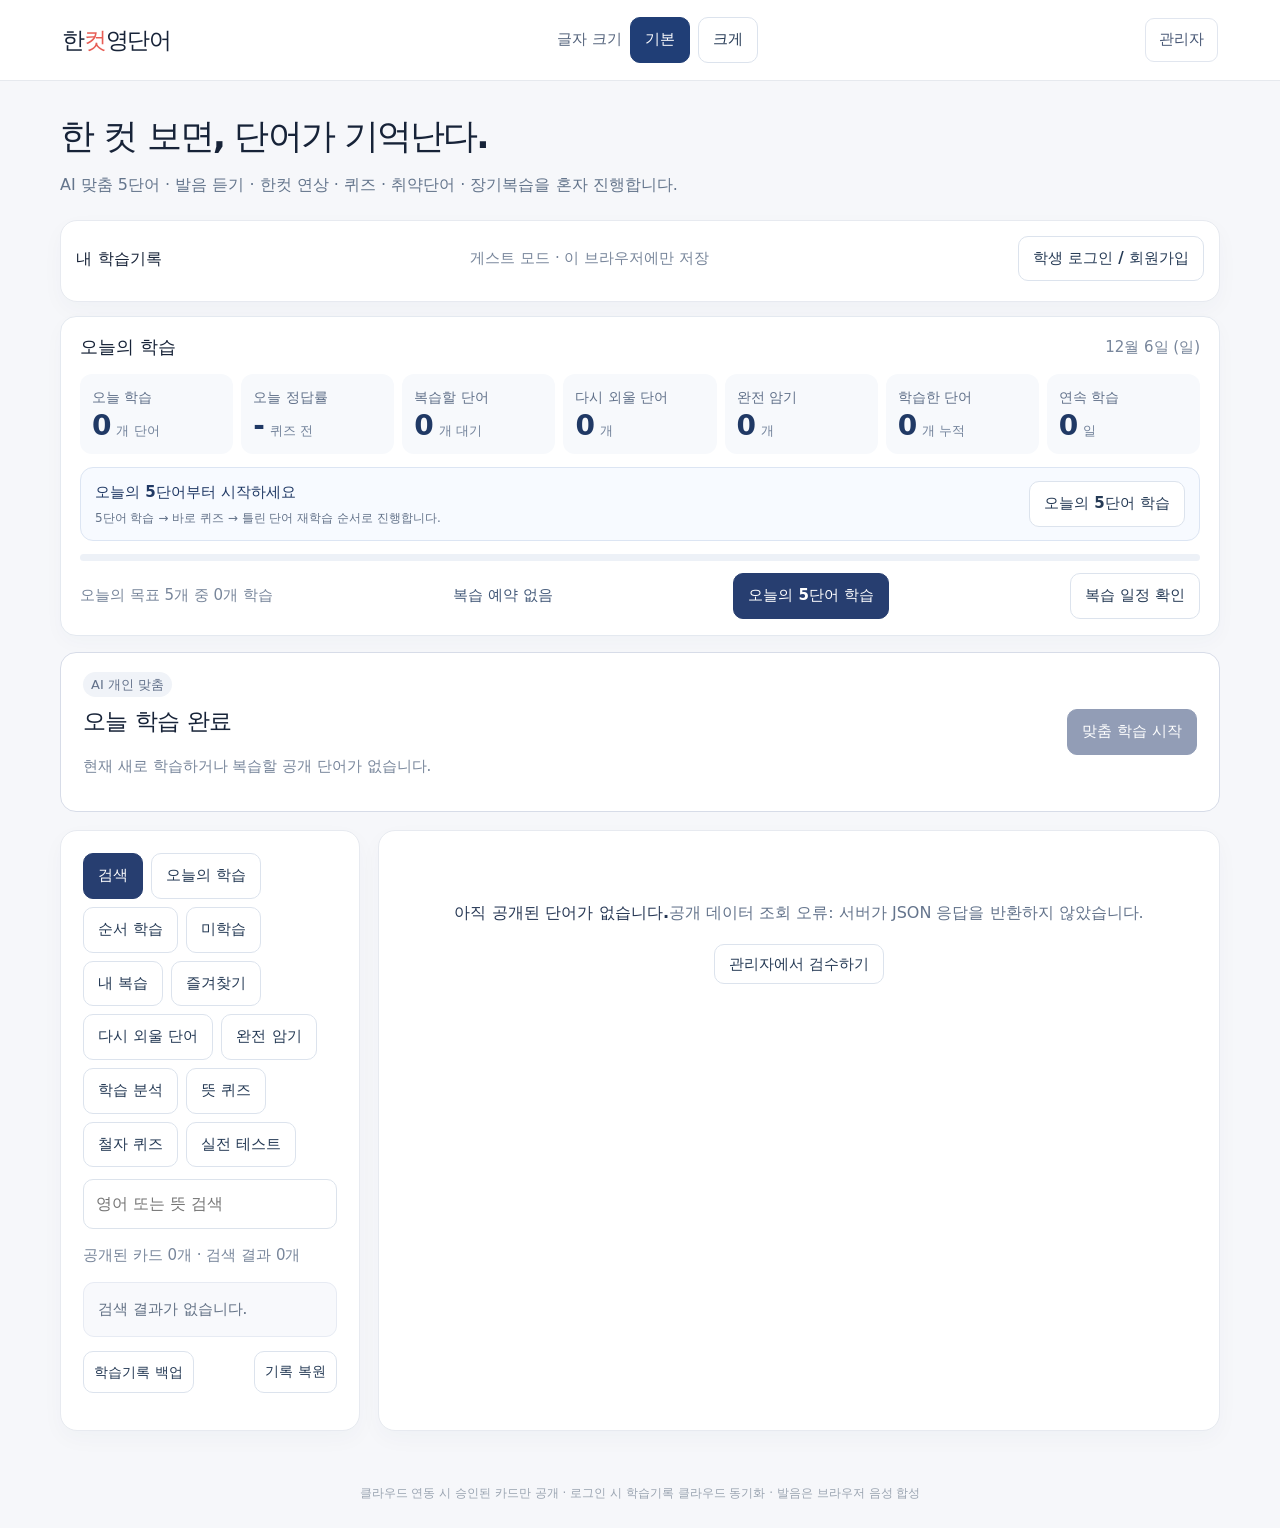
==== index.html @ b2ca22d5 "oneCut kkumiya deploy" ====
<!doctype html><html lang="ko"><head><meta charset="utf-8"><meta name="viewport" content="width=device-width,initial-scale=1"><title>한컷영단어 · 학생용 v5.1.3</title><link rel="stylesheet" href="style.css?v=5.2.0"><script>try{if(localStorage.getItem('onecut_font_size')==='large')document.documentElement.classList.add('font-large-preload')}catch(e){}</script></head><body class="student-view"><header><div class="top"><div class="logo">한<em>컷</em>영단어</div><div class="readability-controls" aria-label="글자 크기 설정"><span class="readability-label">글자 크기</span><button class="btn" data-font-size="normal" type="button" aria-pressed="true">기본</button><button class="btn" data-font-size="large" type="button" aria-pressed="false">크게</button></div><nav><a href="admin.html">관리자</a></nav></div></header><main><h1>한 컷 보면, 단어가 기억난다.</h1><p class="sub">AI 맞춤 5단어 · 발음 듣기 · 한컷 연상 · 퀴즈 · 취약단어 · 장기복습을 혼자 진행합니다.</p><section class="panel" id="studentAuthPanel" style="margin:0 0 14px;padding:15px">
 <div class="row" style="flex-wrap:wrap;gap:8px;align-items:center">
 <strong>내 학습기록</strong><span class="small" id="studentAuthState">게스트 모드 · 이 브라우저에만 저장</span>
 <button class="btn" id="studentLoginToggle" type="button">학생 로그인 / 회원가입</button>
 <button class="btn" id="studentLogout" type="button" hidden>로그아웃</button>
 </div>
 <form id="studentAuthForm" style="display:none;margin-top:12px" autocomplete="on">
 <div class="row" style="gap:8px;flex-wrap:wrap">
 <input id="studentEmail" type="email" placeholder="이메일" aria-label="학생 이메일" autocomplete="email" required style="min-width:180px;flex:1">
 <input id="studentPassword" type="password" placeholder="비밀번호" aria-label="학생 비밀번호" autocomplete="current-password" required style="min-width:180px;flex:1">
 <button class="btn primary" type="submit">로그인</button>
 <button class="btn" type="button" id="studentSignup">회원가입</button><button class="btn ghost" type="button" id="studentResetPassword">비밀번호 재설정</button>
 </div></form>
 <p class="small" id="studentAuthMessage" aria-live="polite" style="margin:5px 0 0"></p>
 <div id="passwordRecoveryPanel" class="notice" hidden style="margin-top:12px"><b>새 비밀번호 설정</b><div class="row" style="gap:8px;flex-wrap:wrap;margin-top:8px"><input id="recoveryPassword" type="password" minlength="8" placeholder="새 비밀번호 (8자 이상)" autocomplete="new-password"><input id="recoveryPassword2" type="password" minlength="8" placeholder="새 비밀번호 확인" autocomplete="new-password"><button class="btn primary" type="button" id="completePasswordReset">비밀번호 변경</button></div><p class="small" id="recoveryMessage"></p></div>
 </section><section class="daily-summary" aria-label="오늘의 학습 현황">
 <div class="daily-summary-heading"><strong>오늘의 학습</strong><span id="dailyDate" class="small"></span></div>
 <div class="daily-stats achievement-stats">
 <div class="daily-stat"><span>오늘 학습</span><b id="statToday">0</b><small>개 단어</small></div>
 <div class="daily-stat"><span>오늘 정답률</span><b id="statAccuracy">-</b><small id="statAccuracyUnit">퀴즈 전</small></div>
 <div class="daily-stat"><span>복습할 단어</span><b id="statDue">0</b><small>개 대기</small></div>
 <div class="daily-stat"><span>다시 외울 단어</span><b id="statWeak">0</b><small>개</small></div>
 <div class="daily-stat"><span>완전 암기</span><b id="statMastered">0</b><small>개</small></div>
 <div class="daily-stat"><span>학습한 단어</span><b id="statLearned">0</b><small>개 누적</small></div>
 <div class="daily-stat"><span>연속 학습</span><b id="statStreak">0</b><small>일</small></div>
 </div>
 <div class="achievement-callout" id="achievementCallout"><div><strong id="achievementTitle">오늘의 학습을 시작해 보세요</strong><p id="achievementText">5단어 학습 후 바로 퀴즈로 기억을 확인합니다.</p></div><button class="btn" type="button" id="achievementAction">추천 학습 시작</button></div>
 <div class="daily-goal-track" role="progressbar" aria-label="오늘 단어 5개 학습 목표" aria-valuemin="0" aria-valuemax="5" aria-valuenow="0" id="dailyGoalTrack"><div id="dailyGoalFill"></div></div><div class="daily-summary-actions"><span id="dailyGoalText" class="small" role="status" aria-live="polite"></span><span id="dailyNextReview" class="small" aria-live="polite"></span><button class="btn primary" type="button" id="startDailySession">오늘의 5단어 학습</button><button class="btn" type="button" id="startTodayReview">오늘 복습 시작</button></div>
 </section><section id="personalPlan" class="assigned-learning"><div><span class="tag">AI 개인 맞춤</span><h2 id="personalPlanTitle">오늘의 맞춤 5단어</h2><p id="personalPlanMeta" class="small">취약·복습·신규 단어를 현재 학습상태에 맞게 자동 조합합니다.</p></div><button class="btn primary" type="button" id="startPersonalPlan">맞춤 학습 시작</button></section><section id="assignedLearning" class="assigned-learning" hidden aria-hidden="true"><div><h2 id="assignedTitle"></h2><p id="assignedMeta"></p></div><button id="startAssigned" type="button"></button></section><div class="grid"><aside class="panel side"><div class="controls" style="margin-bottom:12px"><button class="btn primary" data-tab="search">검색</button><button class="btn" data-tab="daily">오늘의 학습</button><button class="btn" data-tab="course">순서 학습</button><button class="btn" data-tab="unlearned">미학습</button><button class="btn" data-tab="review">내 복습</button><button class="btn" data-tab="favorites">즐겨찾기</button><button class="btn" data-tab="weak">다시 외울 단어</button><button class="btn" data-tab="mastered">완전 암기</button><button class="btn" data-tab="stats">학습 분석</button><button class="btn" data-tab="meaning-quiz">뜻 퀴즈</button><button class="btn" data-tab="spelling-quiz">철자 퀴즈</button><button class="btn" data-tab="exam">실전 테스트</button></div><div id="searchArea"><input type="search" id="q" placeholder="영어 또는 뜻 검색" aria-label="영어 단어 또는 뜻 검색"><p class="small" id="count"></p><div class="list" id="list"></div><div class="row student-tools"><button class="btn" id="exportProgress">학습기록 백업</button><label class="btn" for="importProgress">기록 복원</label><input type="file" id="importProgress" accept=".json,application/json" hidden></div><p class="small" id="progressMsg" aria-live="polite"></p></div></aside><section class="panel" id="content"></section></div></main><div class="footer">클라우드 연동 시 승인된 카드만 공개 · 로그인 시 학습기록 클라우드 동기화 · 발음은 브라우저 음성 합성</div><script src="shared.js?v=5.2.0"></script><script src="cloud.js?v=5.2.0"></script><script src="student-cloud.js?v=5.2.0"></script><script>
'use strict';const api=OneCut,$=id=>document.getElementById(id),PROGRESS='onecut_integrated_v2_progress';let cards=[],idx=0,tab='search',reveal=false,progress={},reviewId=null,studyOrder=[],quiz=null,dailySession=null,examState=null;try{progress=JSON.parse(localStorage.getItem(PROGRESS))||{}}catch{}const e=api.escape;
async function sync(){stopSpeech();const prev=cards[idx]?.id;
 try{let st=await OneCutCloud.status();cards=st.configured?await OneCutCloud.published():api.published();}
 catch(err){cards=[];window.onecutSyncError=err.message;console.warn('공개 카드 조회 실패:',err.message);}
 idx=Math.max(0,cards.findIndex(c=>c.id===prev));studyOrder=cards.map((_,i)=>i);if(quiz&&!quiz.questionIds.every(id=>cards.some(c=>c.id===id)))quiz=null;if(dailySession&&!dailySession.ids.every(id=>cards.some(c=>c.id===id)))dailySession=null;render()}
let studentEmail='',studentUserId='',saving=false,pendingSave=false,assignments=[],activeAssignment=null;
// Keep guest and signed-in students' local progress completely separate.
// Never silently merge a guest's or a different student's history into the current account.
const accountProgressKey=id=>PROGRESS+'_student_'+id;
const readProgress=key=>{try{const value=JSON.parse(localStorage.getItem(key)||'{}');return value&&typeof value==='object'&&!Array.isArray(value)?value:{}}catch{return {}}};
function useStudentAccount(user){
 if(!user?.id)throw Error('계정 식별자를 확인할 수 없습니다.');
 studentUserId=user.id;studentEmail=user.email||'';
 progress=readProgress(accountProgressKey(studentUserId));
 updateStudentUI();refreshPersonalPlan();render();
}

function studentStatus(message){$('studentAuthMessage').textContent=message;}
function updateStudentUI(){
 $('studentAuthState').textContent=studentEmail?'클라우드 동기화 · '+studentEmail:'게스트 모드 · 이 브라우저에만 저장';
 $('studentLogout').hidden=!studentEmail;
 $('studentLoginToggle').hidden=!!studentEmail;
 if(studentEmail)$('studentAuthForm').style.display='none';
}
function assignmentLocalState(a){const ids=(Array.isArray(a?.card_ids)?a.card_ids:[]).filter(id=>cards.some(c=>c.id===id)),total=ids.length;let learned=0,weak=0,mastered=0;for(const id of ids){const p=progress[id];if(!p||!p.attempts)continue;learned++;if(['again','hard'].includes(p.value))weak++;if(isMasteredEntry(p))mastered++;}const completion=total?Math.round(learned/total*100):0;return {ids,total,learned,weak,mastered,completion,complete:total>0&&learned===total&&weak===0}}
function refreshAssignedLearning(){if(!activeAssignment){$('assignedLearning').hidden=true;return}const x=assignmentLocalState(activeAssignment);if(!x.total){$('assignedLearning').hidden=true;return}$('assignedLearning').hidden=false;$('assignedTitle').textContent=activeAssignment.title||'배정 학습';const status=x.complete?'완료':x.weak?'취약단어 '+x.weak+'개 재학습 필요':x.learned?'학습 중':'아직 시작 전';$('assignedMeta').textContent=`${x.learned}/${x.total}단어 · 진행률 ${x.completion}% · 완전암기 ${x.mastered}개 · ${status}${activeAssignment.due_at?' · 마감 '+new Date(activeAssignment.due_at).toLocaleDateString('ko-KR'):''}`;$('startAssigned').textContent=x.complete?'배정 학습 다시 보기':x.learned?'이어서 학습':'배정 학습 시작'}
async function loadAssignments(){assignments=[];activeAssignment=null;$('assignedLearning').hidden=true;return []}
function startAssignedSession(){if(!activeAssignment)return;const ids=activeAssignment.card_ids.filter(id=>cards.some(c=>c.id===id));if(!ids.length)return;dailySession={ids,cursor:0,results:[],revealed:false,kind:'assigned',title:activeAssignment.title||'배정 학습'};tab='daily';render()}
async function syncStudentProgress(){
 if(!studentUserId)return;
 const owner=studentUserId;
 try{
   const remote=await OneCutStudent.load();
   if(owner!==studentUserId)return;
   // Keep the more recently studied entry per word; favorites from the newest copy.
   const merged={...remote};
   for(const [key,local] of Object.entries(progress)){
     const cloud=merged[key];if(!cloud || String(local.updated||'')>String(cloud.updated||''))merged[key]=local;
   }
   progress=merged;localStorage.setItem(accountProgressKey(studentUserId),JSON.stringify(progress));render();
   await OneCutStudent.save(JSON.parse(JSON.stringify(progress)));
   if(owner===studentUserId)studentStatus('학습기록을 클라우드와 동기화했습니다.');
 }catch(err){if(owner===studentUserId)studentStatus('동기화 실패 · 브라우저 기록은 유지됩니다: '+err.message)}
}
async function flushProgress(){
 if(!studentUserId)return;
 if(saving){pendingSave=true;return;}
 const owner=studentUserId;
 saving=true;
 try{
   do{
     pendingSave=false;
     if(owner!==studentUserId)break;
     // Save an immutable snapshot, not a mutable reference that another login can replace.
     const snapshot=JSON.parse(JSON.stringify(progress));
     await OneCutStudent.save(snapshot);
   }while(pendingSave&&owner===studentUserId);
   if(owner===studentUserId)studentStatus('클라우드 저장 완료');
 }catch(err){if(owner===studentUserId)studentStatus('클라우드 저장 실패 · 이 기기의 계정별 기록은 유지됩니다: '+err.message)}
 finally{saving=false;if(pendingSave&&studentUserId&&owner!==studentUserId){pendingSave=false;void flushProgress()}}
}
function saveProgress(){
 const key=studentUserId?accountProgressKey(studentUserId):PROGRESS;
 localStorage.setItem(key,JSON.stringify(progress));
 refreshAssignedLearning();
 void flushProgress();
}
$('studentLoginToggle').onclick=()=>{$('studentAuthForm').style.display=$('studentAuthForm').style.display==='none'?'block':'none'};
$('studentLogout').onclick=()=>{OneCutStudent.logout();studentEmail='';studentUserId='';assignments=[];activeAssignment=null;$('assignedLearning').hidden=true;progress=readProgress(PROGRESS);updateStudentUI();studentStatus('로그아웃했습니다. 게스트 기록으로 전환합니다. 계정 기록은 별도 보관됩니다.');render()};
$('studentAuthForm').onsubmit=async event=>{event.preventDefault();try{
 const r=await OneCutStudent.login($('studentEmail').value.trim(),$('studentPassword').value);
 useStudentAccount(r.user);await syncStudentProgress();
 }catch(err){studentStatus('로그인 실패: '+err.message)}};
$('studentResetPassword').onclick=async()=>{const email=$('studentEmail').value.trim();if(!email)return studentStatus('비밀번호를 재설정할 이메일을 입력해 주세요.');try{await OneCutStudent.passwordReset(email);studentStatus('비밀번호 재설정 메일을 요청했습니다. 받은편지함을 확인해 주세요.')}catch(err){studentStatus('재설정 요청 실패: '+err.message)}};
let recoveryAccessToken='';
function initPasswordRecovery(){const hash=new URLSearchParams(location.hash.replace(/^#/,''));if(hash.get('type')==='recovery'&&hash.get('access_token')){recoveryAccessToken=hash.get('access_token');$('passwordRecoveryPanel').hidden=false;$('studentAuthForm').style.display='none';studentStatus('비밀번호 재설정 링크를 확인했습니다. 새 비밀번호를 입력해 주세요.')}}
$('completePasswordReset').onclick=async()=>{const p1=$('recoveryPassword').value,p2=$('recoveryPassword2').value,msg=$('recoveryMessage');if(p1.length<8)return msg.textContent='새 비밀번호는 8자 이상 입력해 주세요.';if(p1!==p2)return msg.textContent='비밀번호 확인이 일치하지 않습니다.';if(!recoveryAccessToken)return msg.textContent='재설정 링크의 인증정보가 없습니다. 재설정 메일을 다시 요청해 주세요.';try{await OneCutStudent.updatePassword(recoveryAccessToken,p1);msg.textContent='비밀번호를 변경했습니다. 새 비밀번호로 로그인하세요.';recoveryAccessToken='';history.replaceState(null,'',location.pathname+location.search);setTimeout(()=>{$('passwordRecoveryPanel').hidden=true;$('studentAuthForm').style.display='block'},800)}catch(err){msg.textContent='비밀번호 변경 실패: '+err.message}};

$('studentSignup').onclick=async()=>{try{
 const email=$('studentEmail').value.trim(),pw=$('studentPassword').value;
 const result=await OneCutStudent.signup(email,pw);
 if(result.confirmation_required){studentStatus('가입 요청이 접수됐습니다. 인증 메일을 확인한 뒤 로그인해 주세요.');return;}
 useStudentAccount(result.user);await syncStudentProgress();
 }catch(err){studentStatus('회원가입 실패: '+err.message)}};
async function resumeStudent(){try{const r=await OneCutStudent.resume();if(r?.user?.email){useStudentAccount(r.user);await syncStudentProgress()}}catch(err){studentStatus('세션 만료 · 다시 로그인해 주세요.')}}
function isReviewDue(c,now=Date.now()){
 const p=progress[c.id];if(!p||!p.attempts)return false;
 const t=Date.parse(p.nextReview||'');return !Number.isFinite(t)||t<=now;
}
function nextReviewDate(p){
 if(!p?.attempts||!p.nextReview)return null;
 const date=new Date(p.nextReview);
 return Number.isFinite(date.getTime())?date:null;
}
function formatReviewTime(p){
 const date=nextReviewDate(p);
 if(!date)return '복습 일정 미설정';
 const formatted=new Intl.DateTimeFormat('ko-KR', {month:'long',day:'numeric',weekday:'short',hour:'numeric',minute:'2-digit',hour12:true}).format(date);
 return date.getTime()<=Date.now()?'지금 복습 가능 · '+formatted:formatted;
}
function recentResults(p,limit=6){
 return (Array.isArray(p?.history)?p.history:[]).filter(h=>h&&['again','hard','good','easy'].includes(h.result)).slice(-limit).map(h=>h.result);
}
function derivedSuccessStreak(p){
 if(Number.isInteger(p?.successStreak)&&p.successStreak>=0)return p.successStreak;
 const r=recentResults(p,12);let n=0;
 for(let i=r.length-1;i>=0;i--){if(['good','easy'].includes(r[i]))n++;else break;}
 return n;
}
function derivedIntervalDays(p){
 if(Number.isFinite(Number(p?.intervalDays))&&Number(p.intervalDays)>0)return Number(p.intervalDays);
 const a=Date.parse(p?.updated||''),b=Date.parse(p?.nextReview||'');
 return Number.isFinite(a)&&Number.isFinite(b)&&b>a?Math.max(1/144,(b-a)/86400000):0;
}
function memoryState(c){
 const p=progress[c.id]||{};if(!p.attempts)return 'new';
 if(['again','hard'].includes(p.value))return 'relearn';
 const streak=derivedSuccessStreak(p),interval=derivedIntervalDays(p);
 if((p.mastered===true)||(streak>=4&&interval>=30&&['good','easy'].includes(p.value)))return 'mastered';
 return 'learning';
}
function isMastered(c){return memoryState(c)==='mastered'}
function masteryLabel(c){const state=memoryState(c);return state==='mastered'?'완전 암기':state==='relearn'?'다시 외우기':state==='learning'?'암기 진행':'미학습'}
function reviewScheduleSummary(){
 const upcoming=cards.map(c=>({c,date:nextReviewDate(progress[c.id])}))
  .filter(o=>o.date&&o.date.getTime()>Date.now())
  .sort((a,b)=>a.date-b.date).slice(0,5);
 if(!upcoming.length)return '<p class="small">예약된 복습 일정이 없습니다. 단어를 학습하면 다음 복습 시각이 표시됩니다.</p>';
 return '<div class="review-schedule-list"><h3>다가오는 복습</h3>'+upcoming.map(({c})=>
  '<div class="review-schedule-item"><strong>'+e(c.word)+'</strong><span>'+e(formatReviewTime(progress[c.id]))+'</span></div>'
 ).join('')+'</div>';
}
function learningDaySet(){
 const days=new Set();
 for(const c of cards){
  const p=progress[c.id]||{};
  if(Array.isArray(p.history))for(const h of p.history){const t=Date.parse(h?.at||'');if(Number.isFinite(t))days.add(dayKey(t));}
  else if(p.attempts&&Number.isFinite(Date.parse(p.updated||'')))days.add(dayKey(Date.parse(p.updated)));
 }
 return days;
}
function currentStreak(){
 const days=learningDaySet();if(!days.size)return 0;
 const cursor=new Date();cursor.setHours(0,0,0,0);
 if(!days.has(dayKey(cursor))){cursor.setDate(cursor.getDate()-1);if(!days.has(dayKey(cursor)))return 0;}
 let n=0;while(days.has(dayKey(cursor))){n++;cursor.setDate(cursor.getDate()-1)}return n;
}
function todayAccuracy(){
 const key=dayKey(Date.now()),events=allHistory().filter(h=>dayKey(h.when)===key);
 if(!events.length)return null;
 const good=events.filter(h=>['good','easy'].includes(h.result)).length;
 return Math.round(good/events.length*100);
}
function updateDailySummary(){
 const today=new Date().toLocaleDateString('en-CA');
 const now=Date.now();
 const todayCount=cards.filter(c=>{const p=progress[c.id];return p?.attempts&&p.updated&&new Date(p.updated).toLocaleDateString('en-CA')===today}).length;
 const due=cards.filter(c=>isReviewDue(c,now)).length;
 const learned=cards.filter(c=>progress[c.id]?.attempts).length;
 const weak=cards.filter(isWeak).length;
 const mastered=cards.filter(isMastered).length;
 const accuracy=todayAccuracy(),streak=currentStreak();
 $('dailyDate').textContent=new Date().toLocaleDateString('ko-KR',{month:'long',day:'numeric',weekday:'short'});
 $('statToday').textContent=String(todayCount);
 $('statAccuracy').textContent=accuracy===null?'-':String(accuracy);
 $('statAccuracyUnit').textContent=accuracy===null?'퀴즈 전':'%';
 $('statDue').textContent=String(due);
 $('statWeak').textContent=String(weak);
 $('statMastered').textContent=String(mastered);
 $('statLearned').textContent=String(learned);
 $('statStreak').textContent=String(streak);
 $('dailyGoalFill').style.width=(Math.min(5,todayCount)/5*100)+'%';$('dailyGoalTrack').setAttribute('aria-valuenow',String(Math.min(5,todayCount)));
 $('dailyGoalText').textContent=todayCount>=5?'오늘의 목표 5개 달성!':`오늘의 목표 5개 중 ${todayCount}개 학습`;
 $('startTodayReview').textContent=due?'오늘 복습 시작 ('+due+')':'복습 일정 확인';
 const upcoming=cards.map(c=>nextReviewDate(progress[c.id])).filter(d=>d&&d.getTime()>now).sort((a,b)=>a-b);
 $('dailyNextReview').textContent=due?'지금 복습할 단어 '+due+'개':upcoming.length?'다음 복습: '+new Intl.DateTimeFormat('ko-KR',{month:'numeric',day:'numeric',hour:'numeric',minute:'2-digit'}).format(upcoming[0]):'복습 예약 없음';
 let title='오늘의 5단어부터 시작하세요',text='5단어 학습 → 바로 퀴즈 → 틀린 단어 재학습 순서로 진행합니다.',action='daily';
 if(due){title=`복습할 단어가 ${due}개 있어요`;text='새 단어보다 예정된 복습을 먼저 처리하면 기억 유지에 유리합니다.';action='review'}
 else if(weak){title=`취약 단어 ${weak}개를 다시 잡아볼까요?`;text='모름·헷갈림으로 남은 단어를 먼저 복습하면 다음 퀴즈가 쉬워집니다.';action='weak'}
 else if(todayCount>=5){title='오늘의 5단어 목표를 달성했어요';text=accuracy===null?'뜻 퀴즈로 오늘 기억을 한 번 더 확인해 보세요.':`오늘 평가 기준 기억 성공률은 ${accuracy}%입니다.`;action='quiz'}
 $('achievementTitle').textContent=title;$('achievementText').textContent=text;$('achievementAction').dataset.action=action;
 $('achievementAction').textContent=action==='review'?'복습 시작':action==='weak'?'다시 외울 단어 학습':action==='quiz'?'뜻 퀴즈 시작':'오늘의 5단어 학습';
}
// v3.7.0: account-specific learning analytics from actual (not fabricated) review events.
function allHistory(){
 const events=[];
 for(const c of cards){
  const p=progress[c.id]||{};
  if(Array.isArray(p.history)&&p.history.length){
   for(const h of p.history){const when=Date.parse(h.at||'');if(Number.isFinite(when)&&['again','hard','good','easy'].includes(h.result))events.push({when,result:h.result,word:c.word});}
  }else if(p.attempts&&Number.isFinite(Date.parse(p.updated||''))){
   // Legacy format contains only the latest evaluation; older events cannot be reconstructed.
   events.push({when:Date.parse(p.updated),result:p.value,word:c.word,legacy:true});
  }
 }
 return events;
}
function dayKey(time){const d=new Date(time);return [d.getFullYear(),String(d.getMonth()+1).padStart(2,'0'),String(d.getDate()).padStart(2,'0')].join('-')}
function renderStats(){
 const events=allHistory(),today=new Date();today.setHours(0,0,0,0);
 const dates=Array.from({length:7},(_,i)=>{const d=new Date(today);d.setDate(d.getDate()-6+i);return {key:dayKey(d),label:(d.getMonth()+1)+'/'+d.getDate(),count:0}});
 const counts=new Map(dates.map(x=>[x.key,x]));events.forEach(h=>{const d=counts.get(dayKey(h.when));if(d)d.count++});
 const total=events.length,successful=events.filter(h=>['good','easy'].includes(h.result)).length;
 const learned=cards.filter(c=>progress[c.id]?.attempts).length,due=cards.filter(c=>isReviewDue(c)).length;
 const mastered=cards.filter(isMastered),learning=cards.filter(c=>memoryState(c)==='learning');
 const weak=cards.filter(isWeak),upcoming=cards.map(c=>({c,date:nextReviewDate(progress[c.id])})).filter(x=>x.date&&x.date>Date.now()).sort((a,b)=>a.date-b.date).slice(0,5);
 const max=Math.max(1,...dates.map(d=>d.count));
 $('content').innerHTML=`<h2>나의 학습 분석</h2><p class="sub">실제 학습 평가 기록에 기반한 통계입니다. 기존 기록은 마지막 평가만 반영될 수 있습니다.</p>
 <div class="analytics-grid"><div><small>학습한 단어</small><strong>${learned} / ${cards.length}</strong></div><div><small>완전 암기</small><strong>${mastered.length}개</strong></div><div><small>암기 진행</small><strong>${learning.length}개</strong></div><div><small>다시 외울 단어</small><strong>${weak.length}개</strong></div><div><small>복습 대기</small><strong>${due}개</strong></div><div><small>평가 기록</small><strong>${total}회</strong></div></div>
 <h3>최근 7일 평가 횟수</h3><div class="analytics-bars" role="img" aria-label="최근 7일 단어 평가 횟수 ${dates.map(d=>d.label+' '+d.count+'회').join(', ')}">${dates.map(d=>`<div class="analytics-day"><b>${d.count}</b><div class="analytics-track"><div class="analytics-bar" style="height:${Math.round(d.count/max*100)}%"></div></div><small>${d.label}</small></div>`).join('')}</div>
 <h3>다시 외울 단어 <span class="small">${weak.length}개</span></h3>${weak.length?`<div class="analytics-word-list">${weak.slice(0,20).map(c=>`<button class="btn" type="button" data-stats-word="${e(c.id)}">${e(c.word)} · ${progress[c.id]?.value==='again'?'모름':'헷갈림'}</button>`).join('')}</div><button class="btn primary" id="studyWeakNow" type="button">취약 단어 학습</button>`:'<p class="small">모름·헷갈림으로 평가된 단어가 없습니다.</p>'}
 <h3>다음 복습 일정</h3>${upcoming.length?`<div class="review-schedule-list">${upcoming.map(x=>`<div class="review-schedule-item"><strong>${e(x.c.word)}</strong><span>${e(formatReviewTime(progress[x.c.id]))}</span></div>`).join('')}</div>`:'<p class="small">예약된 복습 일정이 없습니다.</p>'}`;
 document.querySelectorAll('[data-stats-word]').forEach(b=>b.onclick=()=>{const i=cards.findIndex(c=>c.id===b.dataset.statsWord);if(i>=0){idx=i;tab='weak';render()}});
 if($('studyWeakNow'))$('studyWeakNow').onclick=()=>{tab='weak';idx=cards.findIndex(isWeak);render()};
}
$('startDailySession').onclick=()=>{stopSpeech();startDailySession()};$('startPersonalPlan').onclick=()=>{stopSpeech();startDailySession()};
$('startTodayReview').onclick=()=>{stopSpeech();tab='review';reveal=false;render();$('content').scrollIntoView({behavior:'smooth',block:'start'})};
$('achievementAction').onclick=()=>{stopSpeech();const action=$('achievementAction').dataset.action||'daily';if(action==='review'){tab='review';reveal=false;render()}else if(action==='weak'){const first=cards.findIndex(isWeak);tab='weak';if(first>=0)idx=first;render()}else if(action==='quiz'){tab='meaning-quiz';createQuiz('meaning-quiz');renderQuiz()}else startDailySession();$('content').scrollIntoView({behavior:'smooth',block:'start'})};
function stressed(c){const [s,t]=c.stress;return e(c.word.slice(0,s))+'<span class="stress">'+e(c.word.slice(s,t))+'</span>'+e(c.word.slice(t))}
function render(){updateDailySummary();refreshPersonalPlan();if((tab==='review'||tab==='exam'||tab.endsWith('-quiz')||!cards.length||(cards[idx]?.id!==speechCardId&&speechMode)))stopSpeech();document.querySelectorAll('[data-tab]').forEach(b=>b.classList.toggle('primary',b.dataset.tab===tab));$('searchArea').style.display=(tab==='review'||tab==='course'||tab==='daily'||tab==='stats'||tab==='exam'||tab.endsWith('-quiz'))?'none':'block';if(tab==='exam'){renderExam();return}if(tab==='stats'){renderStats();return}if(tab==='daily'){renderDailySession();return}if(tab.endsWith('-quiz')){renderQuiz();return}if(tab==='review'){renderReview();return}if(tab==='course'&&cards.length){idx=Math.max(0,Math.min(cards.length-1,idx));renderCourse();return}if(tab==='favorites'&&cards.length&&!progress[cards[idx]?.id]?.favorite){const first=cards.findIndex(c=>progress[c.id]?.favorite);if(first>=0)idx=first;}if(tab==='weak'&&cards.length&&!isWeak(cards[idx])){const first=cards.findIndex(isWeak);if(first>=0)idx=first;}if(tab==='mastered'&&cards.length&&!isMastered(cards[idx])){const first=cards.findIndex(isMastered);if(first>=0)idx=first;}if(tab==='unlearned'&&cards.length&&progress[cards[idx]?.id]?.attempts){const first=cards.findIndex(c=>!progress[c.id]?.attempts);if(first>=0)idx=first;}renderList();if(tab==='favorites'&&!cards.some(c=>progress[c.id]?.favorite)){$('content').innerHTML='<div class="blank">즐겨찾기한 단어가 없습니다. 학습 카드에서 ☆ 버튼을 눌러 추가하세요.</div>';return;}if(tab==='weak'&&!cards.some(isWeak)){$('content').innerHTML='<div class="blank">다시 외울 단어가 없습니다. 모름·헷갈림으로 평가하면 이곳에 자동으로 모입니다.</div>';return;}if(tab==='mastered'&&!cards.some(isMastered)){$('content').innerHTML='<div class="blank">아직 완전 암기 단계에 도달한 단어가 없습니다. 여러 번 성공적으로 복습해 30일 이상 간격에 도달하면 이곳에 표시됩니다.</div>';return;}if(tab==='unlearned'&&!cards.some(c=>!progress[c.id]?.attempts)){$('content').innerHTML='<div class="blank">공개된 모든 단어를 한 번 이상 학습했습니다. 복습 메뉴에서 다시 학습하세요.</div>';return;}renderCard()}
// v3.9: a short, guided daily learning session; progress is stored in the existing
// per-account review records, without adding database tables or separate login state.
function dailyQueue(limit=5){
 const now=Date.now(),unique=new Set(),result=[];
 const due=cards.filter(c=>isReviewDue(c,now)).sort((a,b)=>Date.parse(progress[a.id]?.nextReview||'')-Date.parse(progress[b.id]?.nextReview||''));
 const weak=cards.filter(isWeak).sort((a,b)=>(progress[b.id]?.lapses||0)-(progress[a.id]?.lapses||0));
 const fresh=cards.filter(c=>!progress[c.id]?.attempts);
 const add=(list,n)=>{for(const c of list){if(result.length>=limit||n<=0)break;if(c?.id&&!unique.has(c.id)){unique.add(c.id);result.push(c.id);n--}}};
 if(weak.length>=2){add(weak,2);add(due,1);add(fresh,2)}
 else if(due.length>=2){add(due,2);add(weak,1);add(fresh,2)}
 else {add(fresh,3);add(due,1);add(weak,1)}
 add(weak,limit-result.length);add(due,limit-result.length);add(fresh,limit-result.length);
 // Do not fill spare slots with mastered or not-yet-due words. If nothing is due, today's plan is complete.
 return result;
}
function personalPlanSummary(){const ids=dailyQueue(5),now=Date.now();let weak=0,due=0,fresh=0;for(const id of ids){const c=cards.find(x=>x.id===id);if(!c)continue;if(isWeak(c))weak++;else if(isReviewDue(c,now))due++;else if(!progress[id]?.attempts)fresh++;}return {ids,weak,due,fresh}}
function refreshPersonalPlan(){const el=$('personalPlanMeta');if(!el)return;const p=personalPlanSummary();$('personalPlanTitle').textContent=p.ids.length?'오늘의 맞춤 '+p.ids.length+'단어':'오늘 학습 완료';el.textContent=p.ids.length?`신규 ${p.fresh} · 복습 ${p.due} · 취약 ${p.weak} · 학습상태에 따라 자동 조절`:'현재 새로 학습하거나 복습할 공개 단어가 없습니다.';$('startPersonalPlan').disabled=!p.ids.length}
function startDailySession(){
 dailySession={ids:dailyQueue(),cursor:0,results:[],revealed:false,kind:'daily',title:'AI 맞춤 5단어 학습'};
 tab='daily';render();$('content').scrollIntoView({behavior:'smooth',block:'start'});
}
function startFocusedSession(ids,title='오답 집중 재학습'){
 const clean=[...new Set((ids||[]).filter(id=>cards.some(c=>c.id===id)))].slice(0,10);
 dailySession={ids:clean,cursor:0,results:[],revealed:false,kind:'focused',title};
 tab='daily';render();$('content').scrollIntoView({behavior:'smooth',block:'start'});
}
function renderDailySession(){
 if(!dailySession){$('content').innerHTML='<div class="daily-session"><h2>AI 맞춤 5단어 학습</h2><p>현재 상태에 따라 신규·복습·취약단어를 자동으로 섞어 학습합니다.</p><button class="btn primary" id="beginDaily">학습 시작</button></div>';$('beginDaily').onclick=startDailySession;return;}
 const session=dailySession,total=session.ids.length,completed=session.results.length;
 if(!total){$('content').innerHTML='<div class="daily-session"><h2>오늘 학습 완료</h2><p>현재 복습하거나 새로 학습할 공개 단어가 없습니다.</p><button class="btn" id="endDaily">단어 검색으로</button></div>';$('endDaily').onclick=()=>{dailySession=null;tab='search';render()};return;}
 if(session.cursor>=total){
  const strong=session.results.filter(x=>x==='good'||x==='easy').length;
  const weakIds=session.ids.filter((id,i)=>['again','hard'].includes(session.results[i]));
  const isFocused=session.kind==='focused';
  $('content').innerHTML=`<div class="daily-session"><h2>${e(isFocused?'집중 재학습을 마쳤어요!':'오늘의 학습을 마쳤어요!')}</h2><div class="daily-session-result">${completed}<small>개 단어 학습</small></div><p>기억함·매우 잘 기억 ${strong}개 · 다시 볼 단어 ${completed-strong}개</p><p class="small">학습 결과와 다음 복습 일정은 자동 저장됩니다.</p><div class="controls"><button class="btn primary" id="dailyCheckQuiz">${isFocused?'다시 확인 퀴즈':'방금 배운 단어 확인 퀴즈'}</button>${weakIds.length?`<button class="btn" id="dailyRetryWeak">헷갈린 ${weakIds.length}개 다시 보기</button>`:''}<button class="btn" id="dailyFinish">학습 분석 보기</button></div></div>`;
  $('dailyCheckQuiz').onclick=()=>{const ids=[...session.ids];dailySession=null;tab='meaning-quiz';createQuiz('meaning-quiz',ids,{origin:'daily'});renderQuiz()};
  if($('dailyRetryWeak'))$('dailyRetryWeak').onclick=()=>startFocusedSession(weakIds,'헷갈린 단어 집중 재학습');
  $('dailyFinish').onclick=()=>{dailySession=null;tab='stats';render()};return;
 }
 const c=cards.find(x=>x.id===session.ids[session.cursor]);if(!c){session.cursor++;renderDailySession();return;}
 const done=session.cursor;
 const answer=session.revealed?`<div class="daily-answer"><div class="daily-answer-meaning">${e(c.meaning)}</div>${api.cardMarkup(c)}${c.example?`<div class="daily-example"><b>예문</b><p>${e(c.example)}</p><p class="muted">${e(c.translation||'')}</p></div>`:''}</div><p class="small">얼마나 기억났나요? 선택하면 다음 단어로 이동합니다. (키보드 1~4)</p><div class="controls daily-grades">${[['again','모름'],['hard','헷갈림'],['good','기억함'],['easy','매우 잘 기억']].map(([v,label])=>`<button class="btn ${v==='easy'?'primary':''}" type="button" data-daily-grade="${v}">${label}</button>`).join('')}</div>`:`<div class="daily-question"><span>이 단어의 뜻을 떠올려 보세요</span><strong>${e(c.word)}</strong><small>${e(c.pos||'')}</small></div><button class="btn primary daily-reveal" id="dailyReveal">정답과 그림 확인</button>`;
 $('content').innerHTML=`<div class="daily-session"><div class="daily-session-top"><h2>${e(session.title||'오늘의 5단어 학습')}</h2><span>${done+1} / ${total}</span></div><div class="daily-meter" role="progressbar" aria-label="오늘의 학습 진행률" aria-valuemin="0" aria-valuemax="${total}" aria-valuenow="${done}"><div style="width:${done/total*100}%"></div></div>${answer}<div class="daily-session-footer"><button class="btn" id="leaveDaily">학습 나가기</button><span class="small">학습 결과는 선택할 때마다 저장됩니다.</span></div></div>`;
 if($('dailyReveal'))$('dailyReveal').onclick=()=>{session.revealed=true;renderDailySession()};
 document.querySelectorAll('[data-daily-grade]').forEach(btn=>btn.onclick=()=>{
   if(!session.revealed)return;
   const grade=btn.dataset.dailyGrade;
   // Advance before rendering; keep the scheduled review interval from record().
   record(c.id,grade,false);session.results.push(grade);session.cursor++;session.revealed=false;stopSpeech();renderDailySession();
 });
 $('leaveDaily').onclick=()=>{dailySession=null;stopSpeech();tab='search';render()};
}
// v3.7: Recall checks share the existing spaced-repetition history and cloud sync.
function quizShuffle(items){
 const a=[...items];for(let i=a.length-1;i>0;i--){const j=Math.floor(Math.random()*(i+1));[a[i],a[j]]=[a[j],a[i]]}return a;
}
function createQuiz(mode,questionIds=null,options={}){
 const unique=cards.filter(c=>c?.id&&String(c.word||'').trim()&&String(c.meaning||'').trim());
 const pool=questionIds?questionIds.map(id=>unique.find(c=>c.id===id)).filter(Boolean):quizShuffle(unique).slice(0,Math.min(10,unique.length));
 quiz={mode,questionIds:pool.map(c=>c.id),cursor:0,correct:0,answered:false,lastCorrect:false,selected:'',missed:[],origin:options.origin||'',startedAt:new Date().toISOString()};
}
function quizCurrent(){return quiz&&cards.find(c=>c.id===quiz.questionIds[quiz.cursor]);}
function quizAnswer(answer){
 if(!quiz||quiz.answered||quiz.cursor>=quiz.questionIds.length)return;
 const c=quizCurrent();if(!c)return;
 const correct=quiz.mode==='meaning-quiz'?answer===c.id:String(answer||'').trim().toLocaleLowerCase('en-US')===String(c.word).trim().toLocaleLowerCase('en-US');
 quiz.answered=true;quiz.selected=String(answer||'');quiz.lastCorrect=correct;
 if(correct)quiz.correct++;else quiz.missed.push(c.id);
 // Correct => remembered, missed => retry in 10 minutes. Keep original card schema.
 record(c.id,correct?'good':'again',false);
 renderQuiz();
}
function quizNext(){if(!quiz||!quiz.answered)return;quiz.cursor++;quiz.answered=false;quiz.selected='';renderQuiz();}
function renderQuiz(){
 const mode=tab,title=mode==='meaning-quiz'?'뜻 맞히기 퀴즈':'영어 철자 퀴즈';
 if(!quiz||quiz.mode!==mode)createQuiz(mode);
 const q=quiz,el=$('content');
 if(!q.questionIds.length){el.innerHTML='<div class="blank">공개된 학습 단어가 없습니다. 관리자가 공개한 카드가 생기면 퀴즈가 시작됩니다.</div>';return;}
 if(q.cursor>=q.questionIds.length){
  const missedUnique=[...new Set(q.missed)];
  el.innerHTML=`<div class="quiz-shell"><h2>${title} · 완료</h2><div class="quiz-score">${q.correct} / ${q.questionIds.length}</div><p>정답률 ${Math.round(q.correct/q.questionIds.length*100)}% · 틀린 단어 ${missedUnique.length}개</p>${missedUnique.length?`<div class="quiz-missed"><strong>다시 볼 단어</strong>${missedUnique.map(id=>{const c=cards.find(x=>x.id===id);return c?`<button class="btn" type="button" data-quiz-missed="${e(c.id)}">${e(c.word)}</button>`:''}).join('')}</div>`:''}<div class="quiz-actions">${missedUnique.length?`<button class="btn primary" id="quizStudyMissed" type="button">틀린 ${missedUnique.length}개 집중 재학습</button><button class="btn" id="quizRetryMissed" type="button">바로 다시 풀기</button>`:`${q.origin==='daily'?'<button class="btn primary" id="quizNextDaily" type="button">다음 5단어 학습</button>':''}`}<button class="btn" id="quizRestart" type="button">새 퀴즈 시작</button><button class="btn" id="quizGoReview" type="button">내 복습으로</button></div></div>`;
  if($('quizStudyMissed'))$('quizStudyMissed').onclick=()=>{quiz=null;startFocusedSession(missedUnique,'퀴즈 오답 집중 재학습')};
  if($('quizRetryMissed'))$('quizRetryMissed').onclick=()=>{createQuiz(mode,missedUnique,{origin:q.origin});renderQuiz()};
  if($('quizNextDaily'))$('quizNextDaily').onclick=()=>{quiz=null;startDailySession()};
  $('quizRestart').onclick=()=>{quiz=null;renderQuiz()};$('quizGoReview').onclick=()=>{quiz=null;tab='review';reveal=false;render()};
  document.querySelectorAll('[data-quiz-missed]').forEach(b=>b.onclick=()=>{const i=cards.findIndex(c=>c.id===b.dataset.quizMissed);if(i>=0){quiz=null;idx=i;tab='search';render()}});return;
 }
 const c=quizCurrent();if(!c){quiz=null;renderQuiz();return;}
 const isMeaning=mode==='meaning-quiz';
 const opts=isMeaning?quizShuffle([c,...quizShuffle(cards.filter(x=>x.id!==c.id&&String(x.meaning||'').trim()!==String(c.meaning||'').trim())).slice(0,3)]):[];
 // Lock options after first render, including wrong-answer feedback, to prevent reshuffling.
 if(isMeaning&&(!q.optionIds||q.optionCardId!==c.id)) {q.optionIds=opts.map(x=>x.id);q.optionCardId=c.id;}
 const choices=(q.optionIds||[]).map(id=>cards.find(x=>x.id===id)).filter(Boolean);
 el.innerHTML=`<div class="quiz-shell"><div class="quiz-meta"><span>${title}</span><span>${q.cursor+1} / ${q.questionIds.length}</span></div><div class="quiz-meter"><div style="width:${q.cursor/q.questionIds.length*100}%"></div></div><div class="quiz-prompt"><p>${isMeaning?'다음 영어 단어의 뜻은?':'다음 뜻에 맞는 영어 단어를 입력하세요.'}</p><strong>${e(isMeaning?c.word:c.meaning)}</strong></div>${isMeaning?`<div class="quiz-choices">${choices.map((x,i)=>`<button class="btn quiz-choice ${q.answered&&x.id===c.id?'quiz-correct':q.answered&&x.id===q.selected&&!q.lastCorrect?'quiz-wrong':''}" type="button" data-quiz-answer="${e(x.id)}" ${q.answered?'disabled':''}><span class="quiz-choice-index">${i+1}</span><span>${e(x.meaning)}</span></button>`).join('')}</div>`:`<form id="quizSpellingForm" class="quiz-spelling"><label for="quizSpellingInput">영어 철자</label><input id="quizSpellingInput" type="text" inputmode="text" autocapitalize="off" autocomplete="off" spellcheck="false" ${q.answered?'disabled':''} placeholder="영어 단어 입력" aria-label="영어 철자 입력"><button class="btn primary" type="submit" ${q.answered?'disabled':''}>정답 확인</button></form>`}${q.answered?`<div class="quiz-feedback ${q.lastCorrect?'quiz-feedback-good':'quiz-feedback-bad'}" role="status"><strong>${q.lastCorrect?'정답입니다!':'다시 기억해 보세요.'}</strong><p>${e(c.word)} — ${e(c.meaning)}</p>${c.mnemonic?`<p>연상: ${e(c.mnemonic)}</p>`:''}<small>${q.lastCorrect?'3일 후부터 복습 예정':'10분 후 다시 복습 예정'} · 학습기록에 반영</small></div><div class="quiz-actions"><button class="btn primary" id="quizNext" type="button">${q.cursor+1===q.questionIds.length?'결과 보기':'다음 문제'}</button></div>`:''}<p class="small quiz-note">${q.origin==='daily'?'방금 학습한 단어만 확인합니다.':'공개된 단어에서 최대 10문제를 출제합니다.'} 정답은 복습 기록에 자동 반영됩니다.</p></div>`;
 if(isMeaning)document.querySelectorAll('[data-quiz-answer]').forEach(b=>b.onclick=()=>quizAnswer(b.dataset.quizAnswer));
 else if(!q.answered){const input=$('quizSpellingInput');$('quizSpellingForm').onsubmit=ev=>{ev.preventDefault();if(!input.value.trim()){input.focus();return;}quizAnswer(input.value)};}
 if(q.answered)$('quizNext').onclick=quizNext;
}

function isWeak(c){return ['again','hard'].includes(progress[c.id]?.value)}
function renderList(){let q=$('q').value.trim().toLowerCase();let found=cards.map((c,i)=>({c,i})).filter(({c})=>(c.word.toLowerCase().includes(q)||c.meaning.includes(q))&&(tab!=='favorites'||progress[c.id]?.favorite)&&(tab!=='weak'||isWeak(c))&&(tab!=='mastered'||isMastered(c))&&(tab!=='unlearned'||!progress[c.id]?.attempts));$('count').textContent=`공개된 카드 ${cards.length}개 · 검색 결과 ${found.length}개`;$('list').innerHTML=found.map(({c,i})=>`<button class="listbutton ${idx===i?'active':''}" data-open="${i}"><span><b>${e(c.word)}</b><small>${e(c.pos)} · ${e(c.meaning)}</small></span><span class="tag">학습</span></button>`).join('')||'<div class="notice">검색 결과가 없습니다.</div>'}
function renderCourse(){renderCard();if(!cards.length)return;
 const p=progress[cards[idx].id]||{};
 const summary=document.createElement('div');summary.className='course-toolbar';summary.innerHTML=`<strong>순서 학습 · ${idx+1}/${cards.length}</strong><span>학습한 카드 ${cards.filter(c=>progress[c.id]?.attempts).length}개</span><button class="btn" id="nextUnstudied">다음 미학습</button>`;
 const content=$('content');content.prepend(summary);
 $('nextUnstudied').onclick=()=>{const next=cards.findIndex((c,i)=>i>idx&&!progress[c.id]?.attempts);const fallback=cards.findIndex(c=>!progress[c.id]?.attempts);stopSpeech();idx=next>=0?next:fallback>=0?fallback:Math.min(idx+1,cards.length-1);renderCourse()};
}
function renderCard(){if(!cards.length){$('content').innerHTML=`<div class="blank"><strong>아직 공개된 단어가 없습니다.</strong>${e(window.onecutSyncError?'공개 데이터 조회 오류: '+window.onecutSyncError:'관리자가 승인 및 공개한 단어가 나타납니다.')}<div style="margin-top:20px"><a class="btn" href="admin.html" style="text-decoration:none">관리자에서 검수하기</a></div></div>`;return}const c=cards[idx],p=progress[c.id]||{},mState=memoryState(c);$('content').innerHTML=`<div class="row"><span class="tag published">검수 승인 · 공개 카드</span><span class="tag memory-${mState}">${e(masteryLabel(c))}</span><span class="small">${idx+1} / ${cards.length}</span></div><div class="row" style="justify-content:flex-end;margin-top:13px"><span class="small">${e(c.pos)} · 카드 글자는 별도 데이터로 자동 표시</span><button class="btn" id="speakWord" type="button">발음 듣기</button><button class="btn audio-icon-btn" id="repeatWord" type="button" title="단어 발음을 계속 반복" aria-label="단어 발음 무한 반복" aria-pressed="false">∞</button><button class="btn audio-icon-btn" id="stopWord" type="button" title="단어 발음 정지" aria-label="단어 발음 정지">■</button><button class="btn bookmark ${p.favorite?'active':''}" id="favoriteBtn" aria-pressed="${!!p.favorite}">${p.favorite?'★ 즐겨찾기 해제':'☆ 즐겨찾기'}</button></div>${api.cardMarkup(c)}<div class="divider"></div><h3>예문 <button class="btn" id="speakExample" type="button" style="margin-left:8px">예문 듣기</button><button class="btn audio-icon-btn" id="repeatExample" type="button" title="예문을 계속 반복" aria-label="예문 무한 반복" aria-pressed="false">∞</button><button class="btn audio-icon-btn" id="stopExample" type="button" title="예문 정지" aria-label="예문 정지">■</button></h3><p>${e(c.example)}</p><p class="muted">${e(c.translation)}</p><div class="divider"></div><div class="controls"><button class="btn" data-memory="again">모름</button><button class="btn" data-memory="hard">헷갈림</button><button class="btn" data-memory="good">기억함</button><button class="btn primary" data-memory="easy">매우 잘 기억</button></div><p class="small">${p.updated?'마지막 학습: '+new Date(p.updated).toLocaleString('ko-KR')+' · '+(p.attempts||0)+'회':'아직 학습 기록 없음'}${p.attempts?'<span class="review-next-time">다음 복습: '+e(formatReviewTime(p))+'</span>':''}</p><div class="row"><button class="btn" id="prev" ${idx===0?'disabled':''}>이전</button><button class="btn" id="next" ${idx===cards.length-1?'disabled':''}>다음</button></div>`;
updateSpeechButtons();$('favoriteBtn').onclick=()=>{const p=progress[c.id]||{attempts:0};p.favorite=!p.favorite;progress[c.id]=p;saveProgress();render();};$('speakWord').onclick=()=>playSpeech(c.word,'word',false);$('repeatWord').onclick=()=>toggleRepeat(c.word,'word');$('stopWord').onclick=stopSpeech;$('speakExample').onclick=()=>playSpeech(c.example,'example',false);$('repeatExample').onclick=()=>toggleRepeat(c.example,'example');$('stopExample').onclick=stopSpeech;$('prev').onclick=()=>{stopSpeech();idx--;render()};$('next').onclick=()=>{stopSpeech();idx++;render()};document.querySelectorAll('[data-memory]').forEach(b=>b.onclick=()=>record(c.id,b.dataset.memory))}
// 한 번 듣기 / 무한 반복 / 정지: 음성은 카드 이동 시 자동 중지됩니다.
let speechSession=0, speechMode='', speechRepeat=false, speechCardId='';
function updateSpeechButtons(){
 for(const kind of ['word','example']){
   const repeatBtn=$(kind==='word'?'repeatWord':'repeatExample');
   const stopBtn=$(kind==='word'?'stopWord':'stopExample');
   if(!repeatBtn)continue;
   const active=speechRepeat&&speechMode===kind&&speechCardId===cards[idx]?.id;
   repeatBtn.classList.toggle('primary',!!active);
   repeatBtn.setAttribute('aria-pressed',String(!!active));
   repeatBtn.textContent='∞';
   if(stopBtn)stopBtn.disabled=!(speechMode===kind&&speechCardId===cards[idx]?.id);
 }
}
function stopSpeech(){
 speechSession++;speechRepeat=false;speechMode='';speechCardId='';
 if('speechSynthesis' in window)window.speechSynthesis.cancel();
 updateSpeechButtons();
}
function playSpeech(text,kind,repeat){
 if(!('speechSynthesis' in window)||!('SpeechSynthesisUtterance' in window)){
   alert('이 환경에서는 음성 합성을 지원하지 않습니다.');return;
 }
 stopSpeech();
 if(!String(text||'').trim())return;
 speechRepeat=repeat;speechMode=kind;speechCardId=cards[idx]?.id||'';
 const session=++speechSession;
 updateSpeechButtons();
 function speakOnce(){
   if(session!==speechSession)return;
   const u=new SpeechSynthesisUtterance(text);
   u.lang='en-US';u.rate=.85;
   const voices=window.speechSynthesis.getVoices();
   u.voice=voices.find(v=>v.lang.toLowerCase().startsWith('en-us'))||voices.find(v=>v.lang.toLowerCase().startsWith('en'))||null;
   u.onend=()=>{
     if(session!==speechSession)return;
     if(repeat&&speechRepeat&&speechCardId===cards[idx]?.id){speakOnce()}
     else stopSpeech();
   };
   u.onerror=()=>{if(session===speechSession)stopSpeech()};
   window.speechSynthesis.speak(u);
 }
 speakOnce();
}
function toggleRepeat(text,kind){
 if(speechRepeat&&speechMode===kind&&speechCardId===cards[idx]?.id){stopSpeech();return;}
 playSpeech(text,kind,true);
}

function record(id,value,redraw=true){
 const p=progress[id]||{attempts:0};
 const prevInterval=Math.max(0,derivedIntervalDays(p));
 const prevStreak=derivedSuccessStreak(p);
 p.attempts++;p.value=value;
 const now=Date.now();p.updated=new Date(now).toISOString();
 p.lapses=Math.max(0,Number(p.lapses)||0);
 let intervalDays=0;
 if(value==='again'){
   p.lapses++;p.successStreak=0;intervalDays=1/144; // 10분
 }else if(value==='hard'){
   p.successStreak=0;intervalDays=prevInterval>=3?Math.max(1,Math.round(prevInterval*0.45)):1;
 }else if(value==='good'){
   p.successStreak=prevStreak+1;
   intervalDays=prevInterval<1?3:Math.min(60,Math.max(3,Math.round(prevInterval*2.1)));
 }else{
   p.successStreak=prevStreak+2;
   intervalDays=prevInterval<1?7:Math.min(120,Math.max(7,Math.round(prevInterval*2.7)));
 }
 p.intervalDays=intervalDays;
 p.mastered=p.successStreak>=4&&intervalDays>=30&&['good','easy'].includes(value);
 p.nextReview=new Date(now+intervalDays*86400000).toISOString();
 p.history=[...(Array.isArray(p.history)?p.history:[]),{at:p.updated,result:value,intervalDays:Number(intervalDays.toFixed(4)),mastered:p.mastered}].slice(-120);
 progress[id]=p;saveProgress();updateDailySummary();
 if(!redraw)return;if(tab==='course')renderCourse();else if(tab==='weak'||tab==='mastered'||tab==='unlearned'){render();}else renderCard();
}
function renderReview(){const now=Date.now(),due=cards.filter(c=>isReviewDue(c,now)),all=cards.filter(c=>progress[c.id]);const c=due.find(item=>item.id===reviewId)||due[0];reviewId=c?.id||null;$('content').innerHTML=`<h2>내 복습</h2><p class="sub">공개 카드 중 학습 이력 ${all.length}개 · 현재 복습 대상 ${due.length}개</p>${c?`<div class="blank"><strong style="font-size:35px">${e(c.word)}</strong><p>이 단어의 뜻을 떠올려 보세요.</p><div style="margin:18px">${reveal?`<div class="bubble"><b>${e(c.meaning)}</b><p>${e(c.mnemonic)}</p></div>`:`<button class="btn primary" id="reveal">정답 확인</button>`}</div><div class="controls" style="justify-content:center">${reveal?['again','hard','good','easy'].map((v,i)=>`<button class="btn ${i===3?'primary':''}" data-answer="${v}">${['모름','헷갈림','기억함','매우 잘 기억'][i]}</button>`).join(''):''}</div></div>`:'<div class="blank"><strong>지금 복습할 단어가 없습니다.</strong>복습 예정 시간이 되면 이곳에 자동으로 표시됩니다. 모름은 10분 뒤부터 다시 보고, 기억이 안정될수록 복습 간격이 3일·7일·30일 이상으로 늘어납니다.</div>${reviewScheduleSummary()}'}`;if(c){if(!reveal)$('reveal').onclick=()=>{reveal=true;renderReview()};else document.querySelectorAll('[data-answer]').forEach(b=>b.onclick=()=>{record(c.id,b.dataset.answer);reveal=false;reviewId=null;renderReview()})}}
$('exportProgress').onclick=()=>{const payload={app:'onecut-v3.4-progress',exported_at:new Date().toISOString(),progress};const blob=new Blob([JSON.stringify(payload,null,2)],{type:'application/json'});const url=URL.createObjectURL(blob);const a=document.createElement('a');a.href=url;a.download='한컷영단어_학습기록_'+new Date().toISOString().slice(0,10)+'.json';a.click();setTimeout(()=>URL.revokeObjectURL(url),1000)};
$('importProgress').onchange=async event=>{const file=event.target.files?.[0];if(!file)return;try{if(file.size>1_000_000)throw Error('파일 용량이 너무 큽니다.');const data=JSON.parse(await file.text());if(data.app!=='onecut-v3.4-progress'||!data.progress||typeof data.progress!=='object'||Array.isArray(data.progress))throw Error('한컷영단어 v3.4 학습기록 파일이 아닙니다.');const allowed=new Set(['again','hard','good','easy']);let count=0;const merged={...progress};for(const [id,p] of Object.entries(data.progress)){if(!/^[a-zA-Z0-9_-]{1,90}$/.test(id)||!p||typeof p!=='object'||!Number.isInteger(p.attempts)||p.attempts<0||p.attempts>100000||!allowed.has(p.value||'again'))continue;merged[id]={attempts:p.attempts,value:p.value||'again',updated:String(p.updated||''),nextReview:String(p.nextReview||''),favorite:!!p.favorite,successStreak:Math.max(0,Number(p.successStreak)||0),lapses:Math.max(0,Number(p.lapses)||0),intervalDays:Math.max(0,Number(p.intervalDays)||0),mastered:p.mastered===true,history:Array.isArray(p.history)?p.history.filter(h=>h&&typeof h.at==='string'&&['again','hard','good','easy'].includes(h.result)).slice(-120):[]};count++;}if(!count)throw Error('복원할 학습기록이 없습니다.');if(!confirm(`기존 학습기록에 ${count}건을 병합할까요? 동일 단어는 가져온 기록으로 바뀝니다.`))return;progress=merged;saveProgress();$('progressMsg').textContent=`${count}건의 기록을 복원했습니다.`;render()}catch(ex){$('progressMsg').textContent='복원 실패: '+ex.message}event.target.value='';};
$('q').oninput=renderList;$('list').onclick=ev=>{let b=ev.target.closest('[data-open]');if(b){stopSpeech();idx=Number(b.dataset.open);render()}};document.querySelectorAll('[data-tab]').forEach(b=>b.onclick=()=>{stopSpeech();const next=b.dataset.tab;if(next.endsWith('-quiz')&&tab!==next)quiz=null;tab=next;reveal=false;render()});// Keep due counts current while the page remains open; do not interrupt an answer reveal.
$('startAssigned').onclick=startAssignedSession;initPasswordRecovery();refreshPersonalPlan();
setInterval(()=>{if(document.visibilityState==='hidden')return;updateDailySummary();if(tab==='review'&&!reveal)renderReview();},60_000);
// Optional keyboard controls for hands-free daily recall (never intercept typed input).
document.addEventListener('keydown',event=>{
 if(tab!=='daily'||!dailySession||event.ctrlKey||event.altKey||event.metaKey||event.repeat)return;
 const target=event.target;
 if(target?.isContentEditable||['INPUT','TEXTAREA','SELECT'].includes(target?.tagName))return;
 if(!dailySession.revealed&&event.code==='Space'&&$('dailyReveal')){event.preventDefault();$('dailyReveal').click();return;}
 if(dailySession.revealed&&['Digit1','Digit2','Digit3','Digit4'].includes(event.code)){
   const values=['again','hard','good','easy'];const v=values[Number(event.code.slice(-1))-1];
   const b=document.querySelector('[data-daily-grade="'+v+'"]');if(b){event.preventDefault();b.click();}
 }
});
window.addEventListener('pagehide',stopSpeech);window.addEventListener('storage',event=>{if(event.key===api.key)sync()});window.addEventListener(api.EVENT,sync);sync();void resumeStudent();
</script><script>
// User-selectable, device-local text size. No effect on account data or Supabase.
(function(){
  const key='onecut_font_size';
  const saved=(()=>{try{return localStorage.getItem(key)==='large'?'large':'normal'}catch(e){return 'normal'}})();
  const apply=size=>{
    document.body.classList.toggle('readable-large',size==='large');
    document.querySelectorAll('[data-font-size]').forEach(b=>b.setAttribute('aria-pressed',String(b.dataset.fontSize===size)));
  };
  apply(saved);
  document.querySelectorAll('[data-font-size]').forEach(b=>b.addEventListener('click',()=>{
    const size=b.dataset.fontSize;apply(size);try{localStorage.setItem(key,size)}catch(e){}
  }));
  document.documentElement.classList.remove('font-large-preload');
})();


// v5.0 실전 테스트: 뜻/철자/듣기/혼합 10·20문항
function examPool(){const learned=cards.filter(c=>progress[c.id]?.attempts);return learned.length>=10?learned:cards.slice()}
function examShuffle(a){return a.map(x=>[Math.random(),x]).sort((a,b)=>a[0]-b[0]).map(x=>x[1])}
function startExam(){const count=Number($('examCount')?.value||10),mode=$('examMode')?.value||'mixed',pool=examShuffle(examPool()).slice(0,Math.min(count,examPool().length));examState={count:pool.length,mode,ids:pool.map(c=>c.id),cursor:0,correct:0,answers:[],answered:false,selected:''};renderExam()}
function examType(){if(!examState)return 'meaning';if(examState.mode!=='mixed')return examState.mode;return ['meaning','spelling','listening'][examState.cursor%3]}
function examCard(){return examState&&cards.find(c=>c.id===examState.ids[examState.cursor])}
function examChoices(c){const others=examShuffle(cards.filter(x=>x.id!==c.id&&x.meaning).map(x=>x.meaning)).slice(0,3);return examShuffle([c.meaning,...others])}
function submitExamAnswer(value){if(!examState||examState.answered)return;const c=examCard(),type=examType();let ok=false;if(type==='spelling')ok=String(value||'').trim().toLowerCase()===String(c.word||'').trim().toLowerCase();else ok=String(value||'')===String(c.meaning||'');examState.answered=true;examState.selected=value;examState.correct+=ok?1:0;examState.answers.push({card_id:c.id,type,result:ok?'correct':'wrong'});if(!ok){const p=progress[c.id]||{attempts:0,history:[]};p.value='hard';p.attempts=Math.max(1,p.attempts||0);p.updated=new Date().toISOString();p.history=[...(p.history||[]),{at:p.updated,result:'hard'}].slice(-90);progress[c.id]=p;saveProgress()}renderExam()}
async function finishExam(){if(!examState)return;const done={...examState};examState={...done,finished:true};if(studentUserId){try{await OneCutStudent.examAttempt({mode:done.mode,total:done.count,correct:done.correct,card_ids:done.ids,answers:done.answers})}catch(err){studentStatus('실전 테스트 점수는 화면에 표시되지만 서버 기록 저장에 실패했습니다: '+err.message)}}renderExam()}
function renderExam(){
 if(!examState){$('content').innerHTML=`<div class="exam-home"><span class="eyebrow">실전 테스트</span><h2>지금 외운 단어를 실제 시험처럼 확인</h2><p class="small">로그인하면 점수가 관리자 리포트에도 누적됩니다. 틀린 단어는 자동으로 취약 복습 대상이 됩니다.</p><div class="exam-settings"><label>문항 수<select id="examCount"><option value="10">10문항</option><option value="20">20문항</option></select></label><label>유형<select id="examMode"><option value="mixed">혼합</option><option value="meaning">영어 → 뜻</option><option value="spelling">뜻 → 철자</option><option value="listening">듣기 → 뜻</option></select></label><button class="btn primary" id="examStart">테스트 시작</button></div></div>`;$('examStart').onclick=startExam;return}
 if(examState.finished){const score=examState.count?Math.round(examState.correct/examState.count*100):0,wrong=examState.answers.filter(x=>x.result==='wrong').map(x=>cards.find(c=>c.id===x.card_id)).filter(Boolean);$('content').innerHTML=`<div class="exam-result"><span class="eyebrow">테스트 완료</span><h2>${score}점</h2><p>${examState.correct}/${examState.count} 정답</p>${wrong.length?`<div class="student-word-cards">${wrong.map(c=>`<article><b>${e(c.word)}</b><span>${e(c.meaning)}</span><small>취약단어에 자동 반영</small></article>`).join('')}</div>`:'<p class="blank">전부 맞혔습니다.</p>'}<div class="controls"><button class="btn primary" id="examAgain">다시 테스트</button><button class="btn" id="examWeak">틀린 단어 복습</button></div></div>`;$('examAgain').onclick=()=>{examState=null;renderExam()};$('examWeak').onclick=()=>{examState=null;tab='weak';render()};return}
 const c=examCard();if(!c){finishExam();return}const type=examType(),n=examState.cursor+1,answered=examState.answered;let question='';if(type==='spelling')question=`<p class="exam-prompt">뜻을 보고 영어 철자를 입력하세요.</p><h2>${e(c.meaning)}</h2><input id="examSpelling" class="exam-input" autocomplete="off" ${answered?'disabled':''}><button class="btn primary" id="examSubmitSpell" ${answered?'disabled':''}>정답 확인</button>`;else{const listen=type==='listening'?`<button class="btn primary" id="examListen">발음 듣기</button><p class="exam-prompt">소리를 듣고 뜻을 고르세요.</p>`:`<p class="exam-prompt">영어 단어의 뜻을 고르세요.</p><h2>${e(c.word)}</h2>`;question=listen+`<div class="exam-options">${examChoices(c).map(x=>`<button class="btn" data-exam-choice="${e(x)}" ${answered?'disabled':''}>${e(x)}</button>`).join('')}</div>`}
 const feedback=answered?`<div class="exam-feedback ${examState.answers.at(-1)?.result==='correct'?'ok':'bad'}">${examState.answers.at(-1)?.result==='correct'?'정답입니다.':'정답: '+e(type==='spelling'?c.word:c.meaning)}</div><button class="btn primary" id="examNext">${n>=examState.count?'결과 보기':'다음 문제'}</button>`:'';$('content').innerHTML=`<div class="exam-card"><div class="daily-session-top"><b>${n} / ${examState.count}</b><span>${examState.correct} 정답</span></div>${question}${feedback}</div>`;if(type==='listening'&&$('examListen'))$('examListen').onclick=()=>playSpeech(c.word,'word',false);document.querySelectorAll('[data-exam-choice]').forEach(b=>b.onclick=()=>submitExamAnswer(b.dataset.examChoice));if($('examSubmitSpell'))$('examSubmitSpell').onclick=()=>submitExamAnswer($('examSpelling').value);if($('examNext'))$('examNext').onclick=()=>{if(n>=examState.count)finishExam();else{examState.cursor++;examState.answered=false;examState.selected='';renderExam()}}
}
</script></body></html>
---- style.css ----
:root{font-family:Pretendard,'Apple SD Gothic Neo','Malgun Gothic',system-ui,sans-serif;color:#172338;background:#f6f7fa;font-synthesis:none}*{box-sizing:border-box}body{margin:0}button,input,textarea,select{font:inherit}button{cursor:pointer}header{background:#fff;border-bottom:1px solid #e6e9ee;position:sticky;top:0;z-index:20}.top{max-width:1200px;margin:auto;padding:17px 22px;display:flex;justify-content:space-between;align-items:center;gap:14px;flex-wrap:wrap}.logo{font-size:23px;font-weight:900;letter-spacing:-.055em}.logo em{font-style:normal;color:#e75c54}nav{display:flex;gap:9px;align-items:center}nav a{font-size:13px;color:#465674;text-decoration:none;border:1px solid #e1e6ef;border-radius:9px;padding:9px 13px;background:#fff}nav a:hover{border-color:#d36b63}main{max-width:1200px;padding:28px 20px;margin:auto}h1{font-size:30px;letter-spacing:-.055em;margin:0 0 8px}h2{font-size:20px;letter-spacing:-.03em;margin:0 0 12px}h3{font-size:15px;margin:10px 0}.sub{font-size:14px;color:#64758c;line-height:1.6;margin:0 0 22px}.grid{display:grid;grid-template-columns:300px minmax(0,1fr);gap:18px}.panel{background:white;border:1px solid #e7eaf0;border-radius:17px;box-shadow:0 8px 22px #263d6a08;padding:22px}.side{align-self:start}.list{display:grid;gap:6px;max-height:67vh;overflow:auto}.listbutton{border:1px solid transparent;padding:12px;border-radius:10px;background:white;text-align:left;display:flex;justify-content:space-between;gap:8px;width:100%;color:#1c2a3f}.listbutton:hover{background:#f7f9fc}.listbutton.active{border-color:#f5c6be;background:#fff8f5}.listbutton small{display:block;font-size:12px;color:#8190a3;margin-top:3px}.muted{color:#708097;font-size:13px}.tag{background:#f0f3f8;color:#62718a;font-size:11px;padding:5px 8px;border-radius:30px;white-space:nowrap;height:max-content}.tag.published{background:#e9f7ef;color:#23815a}.tag.rejected{background:#fff0f0;color:#ba4545}.tag.approved{background:#ebf1ff;color:#3d65b5}.tag.review{background:#fff7e7;color:#966718}.row{display:flex;align-items:center;justify-content:space-between;gap:12px}.controls{display:flex;gap:8px;flex-wrap:wrap}.btn{border:1px solid #dce3ed;color:#253a55;background:white;border-radius:10px;padding:10px 13px;font-weight:650;font-size:13px}.btn.primary{background:#273e70;color:white;border-color:#273e70}.btn.warn{background:#fff5ed;color:#a24b22;border-color:#f3dccb}.btn.danger{background:#fff5f5;color:#ac3535;border-color:#f4dada}.btn:disabled{opacity:.5;cursor:not-allowed}.field{display:grid;gap:6px;margin-bottom:14px;color:#405066;font-weight:650;font-size:13px}.field input,.field textarea,.field select{width:100%;border:1px solid #dce3ec;background:#fff;border-radius:9px;padding:10px;color:#192b43;outline-color:#667ca6}.field textarea{resize:vertical;min-height:72px;line-height:1.55}.two{display:grid;grid-template-columns:1fr 1fr;gap:10px}.three{display:grid;grid-template-columns:repeat(3,1fr);gap:10px}.divider{height:1px;background:#e9edf2;margin:18px 0}.notice{background:#f8f9fc;border:1px solid #e7ebf3;border-radius:11px;padding:14px;font-size:13px;line-height:1.65;color:#617084}.warnbox{background:#fff8f1;border-color:#f1ddc6}.check{display:flex;gap:8px;align-items:flex-start;color:#40536c;font-size:13px;margin:9px 0}.check input{margin-top:3px}.art{max-width:430px;width:100%;aspect-ratio:1;object-fit:cover;border:1px solid #e9edf2;border-radius:14px;display:block;margin:14px auto}.scorebar{background:#e7ebf1;height:8px;border-radius:10px;overflow:hidden}.scorebar i{display:block;height:100%;background:#d86159}.word{font-size:clamp(38px,5vw,54px);font-weight:850;letter-spacing:-.06em;margin:7px 0}.stress{color:#e4514f}.phon{color:#61728d;font-size:15px}.meaning{font-size:19px;font-weight:750;margin:14px 0}.bubble{border-radius:13px;background:#faf7f3;padding:16px;line-height:1.75}.small{font-size:12px;color:#78869b}.blank{padding:45px 10px;text-align:center;color:#64748c;line-height:1.9}.blank strong{color:#263754}.toolbar{display:flex;justify-content:space-between;align-items:center;gap:10px;flex-wrap:wrap;margin:18px 0 12px}input[type=search]{width:100%;padding:11px 12px;border-radius:10px;border:1px solid #dce3ec}.footer{text-align:center;padding:25px;font-size:12px;color:#9aa4b1}@media(max-width:770px){main{padding:20px 12px}.top{padding:14px}.grid{grid-template-columns:1fr}.panel{padding:15px}.list{max-height:220px}.two,.three{grid-template-columns:1fr}h1{font-size:26px}.word{font-size:40px}}

/* v2.1: 강세 음절 클릭 UI */
.stress-choices{display:flex;gap:8px;flex-wrap:wrap;margin:10px 0 6px}.stress-choice{background:#fff;color:#172b4f;border:1px solid #ccd5e6;border-radius:11px;padding:12px 20px;font-size:24px;font-weight:800;cursor:pointer}.stress-choice.chosen{color:#d81828;background:#fff1f1;border:2px solid #d81828}.stress-advanced{margin:12px 0;padding:10px 14px;border:1px solid #d8e0ed;border-radius:12px}.stress-advanced summary{cursor:pointer;color:#536584;font-size:14px}.stress-advanced .two{margin-top:12px}

.rework-card{border:1px solid #e4b4b4;border-radius:18px;padding:20px;margin:20px 0;background:#fffaf9}.rework-card .field{margin-top:12px}.rework-card .controls{margin:12px 0}.rework-card button[data-usecandidate]{margin-bottom:8px}

/* v2.4: all typography is rendered from verified card data, not baked into scene images */
.onecut-card{width:min(100%,570px);margin:18px auto;padding:22px 20px;background:#fff;border:1px solid #e6e9ef;border-radius:19px;text-align:center;box-shadow:0 6px 22px #23364c09;overflow:hidden}
.onecut-word{font-size:clamp(37px,7vw,67px);font-weight:900;line-height:1.16;letter-spacing:-.06em;color:#101722;overflow-wrap:anywhere}
.onecut-phon{font-size:15px;font-weight:650;color:#293751;margin:9px 0 14px}.onecut-hangul{border-left:1px solid #bcc6d6;margin-left:12px;padding-left:12px}
.onecut-meaning{display:table;max-width:100%;margin:0 auto 15px;background:#ffe36e;border:1px solid #ebcd4c;border-radius:24px;padding:9px 18px;font-size:17px;font-weight:850;color:#172338}
.onecut-scene{border:1px solid #eef0f4;border-radius:13px;overflow:hidden;background:#fff;min-height:180px;display:grid;place-items:center}
.onecut-scene img{width:100%;aspect-ratio: 1.65;object-fit:contain;display:block}
.onecut-placeholder{padding:55px 20px;color:#78869b;font-size:14px}.onecut-placeholder small{display:block;margin-top:9px}
.onecut-mnemonic{margin:13px auto 0;border-radius:18px;background:#fff0f0;padding:13px 16px;font-size:17px;font-weight:800;line-height:1.6;color:#172338;white-space:pre-wrap}
.preview-note{font-size:12px;color:#976122;line-height:1.6;text-align:center;max-width:570px;margin:5px auto 13px}
.legacy-reference{max-width:390px;margin:16px auto;padding:12px;border:1px dashed #e8c5a3;border-radius:12px}.legacy-reference summary{cursor:pointer;color:#96572a;font-size:13px}.legacy-reference img{width:100%;display:block;margin:12px auto 0}
@media(max-width:600px){.onecut-card{padding:16px 12px}.onecut-word{font-size:clamp(36px,10vw,54px)}.onecut-meaning{font-size:15px}.onecut-mnemonic{font-size:15px}}

/* v2.5: square picture, minimal white padding, separate copy layer */
.onecut-card{width:min(100%,560px);padding:18px 16px 16px;border-radius:17px}
.onecut-word{font-size:clamp(34px,6vw,60px)}
.onecut-phon{margin:6px 0 12px;font-size:14px}
.onecut-meaning{margin-bottom:12px;padding:8px 15px}
.onecut-scene{width:100%;min-height:0;aspect-ratio:1/1;display:block;border:0;border-radius:14px;overflow:hidden;background:#fff}
.onecut-scene.clean img{width:100%;height:100%;aspect-ratio:1/1;object-fit:cover;display:block}
.onecut-scene.legacy{aspect-ratio:1.65/1;background:#fff}
.onecut-scene.legacy img{width:100%;height:100%;aspect-ratio:1.65/1;object-fit:cover;display:block}
.onecut-placeholder{height:100%;min-height:230px;display:flex;flex-direction:column;align-items:center;justify-content:center;padding:20px}
.onecut-mnemonic{margin-top:10px;padding:12px;font-size:16px;background:#fff3f1}
.image-history{margin:14px 0;padding:14px;border:1px solid #e5e9f1;border-radius:12px}
.image-history .img-version{display:flex;align-items:center;gap:10px;justify-content:space-between;margin-top:9px;border-top:1px solid #e5e9f1;padding-top:9px}
.image-history img{width:75px;height:75px;object-fit:cover;border-radius:8px}
.validation-list{color:#8b4b3b;font-size:13px;line-height:1.8;margin-top:8px}
.bookmark.active{background:#ffe5a4;border-color:#e2bf6d;color:#533b09}
@media(max-width:600px){.onecut-card{padding:12px 10px}.onecut-scene{border-radius:9px}}

/* v2.6 클라우드 관리자 로그인 */
[hidden]{display:none!important}.cloud-login{max-width:450px;margin:45px auto;padding:30px;border:1px solid #dfe5ef;border-radius:18px;background:white;box-shadow:0 8px 30px #1d36520e}.cloud-login h2{margin:0 0 10px}.cloud-login label{display:block;margin:14px 0;font-weight:650}.cloud-login input{display:block;width:100%;margin-top:7px;padding:12px;border:1px solid #cdd6e5;border-radius:10px}.cloud-login p{color:#567}.cloud-toolbar{max-width:1320px;padding:15px 20px;margin:0 auto;display:flex;gap:10px;align-items:center;flex-wrap:wrap}.cloud-toolbar b{margin-right:auto;color:#17365c;font-size:14px}

/* v2.7 비교형 장면 갤러리: 기존 포스터 크롭 / 새 AI 시안을 대조 */
.scene-compare{display:grid;grid-template-columns:repeat(auto-fit,minmax(200px,1fr));gap:14px;margin-top:12px}
.scene-option{border:1px solid #dce3ec;border-radius:13px;padding:10px;background:#fff;display:flex;flex-direction:column;gap:9px}
.scene-option img{width:100%;aspect-ratio:1/1;object-fit:contain;border-radius:9px;background:#f8fafc;border:1px solid #eff1f5}
.scene-option-foot{display:flex;flex-direction:column;gap:3px;overflow-wrap:anywhere;min-height:42px}
.scene-option .btn{margin-top:auto}
@media(max-width:520px){.scene-compare{grid-template-columns:1fr 1fr;gap:8px}.scene-option{padding:7px}}

/* v2.8: 후보별 검수 이력과 모바일 학생 카드 */
.scene-rejected{background:#fff8f8;border-color:#e7b9b9}
.candidate-reason{font-size:12px;color:#943c42;line-height:1.6;margin:0;overflow-wrap:anywhere}
.candidate-actions{display:flex;gap:8px}
.review-timeline{margin:8px 0 18px;padding-left:22px;max-height:310px;overflow:auto}
.review-timeline li{font-size:13px;line-height:1.6;padding:8px 4px;border-bottom:1px solid #ecedf1}
.review-timeline time{font-size:11px;color:#7b8899;margin-left:8px}
.review-timeline .small{overflow-wrap:anywhere}
@media(max-width:770px){
  body.student-view header{position:static}
  body.student-view main{padding:14px 10px;max-width:590px}
  body.student-view .grid{display:flex;flex-direction:column;gap:12px}
  body.student-view .side{width:100%}
  body.student-view #content{padding:12px}
  body.student-view .onecut-card{margin:12px auto;padding:13px 10px}
  body.student-view .onecut-word{font-size:clamp(34px,10.5vw,56px)}
  body.student-view .onecut-phon{font-size:13px;line-height:1.5}
  body.student-view .onecut-meaning{font-size:15px}
  body.student-view .onecut-mnemonic{font-size:15px;line-height:1.6}
  body.student-view .controls .btn{flex:1;white-space:nowrap}
  body.student-view .row{flex-wrap:wrap}
  body.student-view .list{max-height:180px}
}
@media(max-width:410px){.scene-compare{grid-template-columns:1fr}.onecut-hangul{margin-left:6px;padding-left:7px}}

/* v3.0 production queue */
.production-board{margin:12px 0 20px;padding:18px 20px}
.production-board h2{margin:0 0 5px;font-size:20px}
.production-head{justify-content:space-between;align-items:flex-start;gap:14px}
.production-tools{display:flex;gap:9px;align-items:end;flex-wrap:wrap}
.production-tools .field{margin:0;font-size:12px}
.production-tools select{display:block;min-width:160px;padding:9px;border:1px solid #d6dfeb;border-radius:9px;background:white}
.queue-summary{display:flex;flex-wrap:wrap;gap:8px;margin:10px 0 12px}
.queue-summary span{padding:7px 11px;border-radius:10px;background:#f4f6fb;color:#334361;font-size:13px}
.queue-table-scroll{max-height:275px;overflow:auto;border:1px solid #e6eaf1;border-radius:12px}
.queue-table{width:100%;border-collapse:collapse;min-width:620px;font-size:13px}
.queue-table th{text-align:left;position:sticky;top:0;background:#f9fafc;z-index:1;color:#43546d}
.queue-table td,.queue-table th{padding:9px 11px;border-bottom:1px solid #edf0f6;vertical-align:middle}
.queue-table small{display:block;color:#6f7f96;margin-top:2px}
.queue-table .btn{padding:7px 11px;font-size:12px}
.image-inspection{padding:13px 15px;background:#fbfcff;border:1px solid #e4eaf3;border-radius:12px;margin:18px 0}
.image-inspection h3{margin:4px 0 7px}
.image-inspection .btn{display:inline-block;text-decoration:none;margin:7px 0}
.inspection-bullets{display:flex;gap:7px;flex-wrap:wrap;margin:11px 0}
.inspection-bullets span{border:1px solid #e3e8f1;border-radius:7px;padding:5px 8px;background:#fff;font-size:12px}
@media(max-width:760px){.production-board{padding:13px 11px}.production-head{flex-direction:column;align-items:stretch}.production-tools{justify-content:space-between}.queue-table-scroll{max-height:220px}}

/* v3.3 student learning loop */
.course-toolbar{display:flex;align-items:center;justify-content:space-between;gap:10px;flex-wrap:wrap;padding:12px 14px;border:1px solid #e3e8ef;background:#f9fbfe;border-radius:12px;margin-bottom:14px;color:#263c5b;font-size:13px}
.student-tools{margin:14px 0 4px;gap:8px;flex-wrap:wrap}
.student-tools .btn{font-size:12px;padding:8px 10px}
@media(max-width:600px){.course-toolbar{align-items:flex-start;flex-direction:column}.student-tools{justify-content:space-between}}

/* v3.3.1: full-size candidate verification; preserve current image selection */
.scene-preview-open{display:block;width:100%;position:relative;border:0;background:#f8fafc;border-radius:9px;overflow:hidden;padding:0;cursor:zoom-in;text-align:center}
.scene-preview-open img{display:block;width:100%;height:auto;aspect-ratio:1/1;object-fit:contain;border-radius:9px;border:1px solid #eff1f5}
.scene-preview-open:focus-visible{outline:3px solid #32518c;outline-offset:3px}
.scene-preview-label{position:absolute;bottom:8px;right:8px;font-size:12px;font-weight:650;padding:5px 9px;border-radius:8px;color:#fff;background:rgba(24,35,51,.84)}
.scene-lightbox{position:fixed;inset:0;margin:auto;width:min(96vw,1120px);max-width:96vw;max-height:95dvh;border:1px solid #d8dfeb;border-radius:17px;padding:16px 18px;background:#fff;color:#19253a;box-shadow:0 12px 60px rgba(0,0,0,.24)}
.scene-lightbox::backdrop{background:rgba(11,20,36,.82)}
.scene-lightbox-head{display:flex;justify-content:space-between;align-items:center;gap:12px;margin-bottom:12px}
.scene-lightbox-body{display:flex;justify-content:center;align-items:center;min-height:80px;overflow:auto;max-height:calc(95dvh - 135px);background:#f8fafc;border-radius:10px}
.scene-lightbox-body img{max-width:100%;max-height:calc(95dvh - 155px);width:auto;height:auto;object-fit:contain;display:block}
.server-check{padding:10px 14px;margin:12px 0;border:1px solid #d9e1ed;border-radius:10px;color:#535e73;background:#f8fafc;font-size:13px}
.server-check.ok{background:#f4faf7;border-color:#d4e8de;color:#2d634b}
.server-check.warning{background:#fff7ed;border-color:#f4d7ad;color:#844e1b}

/* Image integrity fallback */
.image-missing-notice{display:flex;align-items:center;justify-content:center;min-height:150px;padding:20px;text-align:center;color:#9d3232;background:#fff1f1;border:1px dashed #d78b8b;border-radius:12px;font-weight:600;font-size:14px}.onecut-scene.scene-image-missing{height:auto;min-height:180px;display:flex;align-items:center;justify-content:center}.scene-preview-open .image-missing-notice{min-height:100px}

/* v3.3.3: candidate gallery safe remove */
.scene-option{position:relative}
.scene-delete-x{position:absolute;z-index:2;top:5px;right:5px;width:30px;height:30px;border-radius:50%;background:#fff;border:1px solid #d8b3b3;color:#9d2525;font-size:23px;line-height:1;cursor:pointer;box-shadow:0 2px 6px #0002}
.scene-delete-x:hover,.scene-delete-x:focus-visible{background:#fff0f0;outline:2px solid #cb8585;outline-offset:1px}

/* 1인 운영 간편 관리자 v3.4 */
.admin-tools,.advanced-review,.image-inspection,.review-records,.advanced-action{border:1px solid var(--line,#ddd);border-radius:10px;padding:12px;margin:12px 0} 
.admin-tools summary,.advanced-review summary,.image-inspection summary,.review-records summary,.advanced-action summary{cursor:pointer;font-weight:650} 
.admin-tools[open] summary,.advanced-review[open] summary,.image-inspection[open] summary,.review-records[open] summary{margin-bottom:12px} 

[hidden]{display:none!important}

/* v3.5.2: student daily study summary */
.daily-summary{border:1px solid #e4e9f0;background:#fff;border-radius:16px;padding:16px 19px;margin:0 0 16px;box-shadow:0 7px 20px #263d6a07}
.daily-summary-heading{display:flex;gap:10px;align-items:center;justify-content:space-between;margin-bottom:12px;font-size:15px}
.daily-stats{display:grid;grid-template-columns:repeat(4,minmax(0,1fr));gap:8px}
.daily-stat{padding:12px;border-radius:12px;background:#f7f9fc;display:flex;flex-wrap:wrap;align-items:baseline;column-gap:5px;row-gap:3px;min-width:0}
.daily-stat>span{display:block;width:100%;font-size:12px;color:#61718a}
.daily-stat>b{font-size:25px;line-height:1.1;color:#203965;font-variant-numeric:tabular-nums}
.daily-stat>small{font-size:11px;color:#72829a}
.daily-summary-actions{display:flex;gap:12px;align-items:center;justify-content:space-between;margin-top:12px;flex-wrap:wrap}
@media(max-width:580px){.daily-summary{padding:12px}.daily-stats{grid-template-columns:repeat(2,minmax(0,1fr))}.daily-stat{padding:10px}.daily-stat>b{font-size:23px}.daily-summary-actions .btn{width:100%}body.student-view .side .controls .btn{flex:1 1 42%}}

/* v3.5.3: accessible icon-only audio controls and visible review schedule */
body.student-view .audio-icon-btn{width:38px;min-width:38px;height:36px;padding:5px;display:inline-flex;justify-content:center;align-items:center;font-size:18px;font-weight:700;line-height:1}
body.student-view .audio-icon-btn[aria-pressed="true"]{box-shadow:0 0 0 2px #a2b6d7 inset}
body.student-view .audio-icon-btn:focus-visible{outline:3px solid #1d4ed8;outline-offset:2px}
.review-next-time{display:block;margin-top:7px;color:#294b7a;font-weight:650}
.review-schedule-list{margin-top:15px;border:1px solid #e4e9f2;background:#fff;border-radius:12px;padding:14px}
.review-schedule-list h3{font-size:15px;margin:0 0 12px}
.review-schedule-item{display:flex;align-items:center;justify-content:space-between;gap:12px;padding:10px 4px;border-bottom:1px solid #edf0f5;font-size:13px}
.review-schedule-item:last-child{border-bottom:0}
.review-schedule-item span{color:#56657c;text-align:right}
#dailyNextReview{color:#425878}
@media(max-width:600px){.review-schedule-item{align-items:flex-start;flex-direction:column;gap:2px}.review-schedule-item span{text-align:left}}

/* v3.6.0 learning analysis and weak-words workflow */
.analytics-grid{display:grid;grid-template-columns:repeat(2,minmax(0,1fr));gap:10px;margin:14px 0 24px}
.analytics-grid>div{border:1px solid #e5eaf1;background:#f9fbfd;border-radius:13px;padding:14px;display:flex;flex-direction:column;gap:7px}
.analytics-grid small{font-size:12px;color:#69798e}.analytics-grid strong{font-size:23px;color:#223a61}
.analytics-bars{display:grid;grid-template-columns:repeat(7,minmax(0,1fr));gap:9px;padding:13px 8px 20px;margin:12px 0 25px;border-bottom:1px solid #e6ebf2}
.analytics-day{display:flex;flex-direction:column;align-items:center;gap:5px;min-width:0}.analytics-day>b{font-size:12px;color:#455775}
.analytics-track{width:100%;max-width:52px;height:120px;background:#f0f3f8;border-radius:9px;display:flex;align-items:flex-end;overflow:hidden}
.analytics-bar{width:100%;background:#4269ae;border-radius:7px 7px 0 0;min-height:0}
.analytics-day small{font-size:11px;color:#6d7b90}.analytics-word-list{display:flex;flex-wrap:wrap;gap:8px;margin:13px 0}
@media(max-width:600px){.analytics-grid{grid-template-columns:repeat(2,minmax(0,1fr))}.analytics-bars{gap:4px}.analytics-track{height:90px}.analytics-day small{font-size:10px}body.student-view .side .controls .btn{flex:1 1 29%}}

.daily-goal-track{height:7px;border-radius:12px;background:#edf1f7;overflow:hidden;margin:13px 0 0}.daily-goal-track>div{height:100%;width:0;background:#4775b8;transition:width .2s ease;border-radius:12px}

/* v3.7.0: published-card meaning and spelling recall quizzes */
.quiz-shell{max-width:740px;margin:0 auto}.quiz-meta{display:flex;justify-content:space-between;gap:12px;font-size:14px;font-weight:700;color:#41536f;margin:4px 0 12px}.quiz-meter{height:8px;background:#edf1f8;border-radius:20px;overflow:hidden;margin-bottom:24px}.quiz-meter>div{height:100%;background:#3866b4;transition:width .2s}.quiz-prompt{padding:24px 18px;text-align:center;border-radius:15px;background:#f5f8fd;border:1px solid #e6eaf1;margin-bottom:19px}.quiz-prompt p{margin:0 0 8px;color:#64738d;font-size:14px}.quiz-prompt strong{display:block;font-size:clamp(25px,4.2vw,39px);line-height:1.35;color:#1a3259;overflow-wrap:anywhere}.quiz-choices{display:grid;grid-template-columns:repeat(2,minmax(0,1fr));gap:11px}.quiz-choice{min-height:68px;text-align:left;white-space:normal;display:flex;align-items:center;gap:11px;padding:13px 14px;line-height:1.45}.quiz-choice-index{display:inline-flex;justify-content:center;align-items:center;flex:0 0 26px;height:26px;border-radius:50%;background:#edf2fc;font-size:12px;font-weight:700}.quiz-choice.quiz-correct{background:#e8f6ed;border:2px solid #54a578;color:#165c33;opacity:1}.quiz-choice.quiz-wrong{background:#fff0ef;border:2px solid #db8b86;color:#8c3030;opacity:1}.quiz-spelling{display:flex;gap:10px;align-items:end;flex-wrap:wrap}.quiz-spelling label{display:block;width:100%;font-weight:650;font-size:13px;color:#52637e}.quiz-spelling input{flex:1;min-width:170px;height:44px;border-radius:10px;border:1px solid #ccd6e6;padding:9px 12px;font-size:18px}.quiz-feedback{border-radius:12px;padding:16px;margin-top:16px}.quiz-feedback p{margin:7px 0}.quiz-feedback-good{background:#eef9f0;border:1px solid #badfc4;color:#205e39}.quiz-feedback-bad{background:#fff4ef;border:1px solid #ecd0bd;color:#80422b}.quiz-actions{display:flex;gap:10px;flex-wrap:wrap;margin-top:16px}.quiz-note{margin:22px 0 6px}.quiz-score{font-size:54px;font-weight:800;color:#204d91;text-align:center;margin:25px 0 5px}.quiz-missed{display:flex;gap:8px;flex-wrap:wrap;align-items:center;margin:20px 0}.quiz-missed strong{width:100%}@media(max-width:600px){.quiz-choices{grid-template-columns:1fr}.quiz-prompt{padding:20px 10px}.quiz-spelling .btn{width:100%}}


/* v3.8.0: readable-first sizing, comfortable tap targets and optional large text */
html{font-size:16px}
body{font-size:16px;line-height:1.58}
nav a{font-size:15px}
h1{font-size:clamp(29px,3.1vw,35px)}
h2{font-size:23px}
h3{font-size:18px}
.sub{font-size:16px}
.muted,.small,.notice,.check,.field,.cloud-toolbar b,.course-toolbar,.server-check{font-size:15px}
.btn{font-size:15px;min-height:43px;padding:10px 14px}
.field input,.field textarea,.field select,input[type=search]{font-size:16px;min-height:44px}
.listbutton{font-size:16px;min-height:54px}
.listbutton small{font-size:14px}
.tag{font-size:13px}
.daily-summary-heading{font-size:18px}
.daily-stat>span{font-size:14px}
.daily-stat>small{font-size:13px}
.daily-stat>b{font-size:28px}
.student-tools .btn{font-size:14px;min-height:42px}
.review-schedule-list h3{font-size:18px}
.review-schedule-item{font-size:15px}
.review-schedule-item span{font-size:14px}
.analytics-grid small{font-size:14px}
.analytics-day>b{font-size:14px}
.analytics-day small{font-size:12px}
.quiz-prompt p,.quiz-meta{font-size:16px}
.quiz-choice{font-size:17px;min-height:72px}
.quiz-choice-index{font-size:14px}
.quiz-spelling label{font-size:15px}
.onecut-phon{font-size:17px}
.onecut-meaning{font-size:19px}
.onecut-mnemonic{font-size:19px}
.onecut-placeholder{font-size:16px}
.preview-note,.candidate-reason,.validation-list{font-size:14px}
.readability-controls{display:flex;align-items:center;gap:8px;flex-wrap:wrap}
.readability-controls .btn{min-width:50px;min-height:42px}
.readability-controls .btn[aria-pressed=true]{background:#203e76;color:#fff;border-color:#203e76}
.readability-controls .readability-label{font-size:15px;color:#53627b;font-weight:700}
body.readable-large{font-size:18px}
body.readable-large h1{font-size:clamp(33px,3.5vw,40px)}
body.readable-large h2{font-size:26px}
body.readable-large h3{font-size:21px}
body.readable-large :is(.sub,.muted,.small,.notice,.check,.field,.course-toolbar,.review-schedule-item,.review-schedule-item span,.quiz-meta,.quiz-prompt p,.cloud-toolbar b){font-size:17px}
body.readable-large :is(.btn,.listbutton,nav a,.quiz-choice){font-size:18px}
body.readable-large :is(.tag,.listbutton small,.daily-stat>span,.daily-stat>small,.analytics-grid small){font-size:15px}
body.readable-large .onecut-phon{font-size:19px}
body.readable-large .onecut-meaning{font-size:21px}
body.readable-large .onecut-mnemonic{font-size:22px}
body.readable-large .field input,body.readable-large .field textarea,body.readable-large .field select,body.readable-large input[type=search]{font-size:18px}
body.readable-large .quiz-prompt strong{font-size:clamp(30px,4.4vw,44px)}
@media(max-width:600px){
 .top{gap:10px}
 .readability-controls .readability-label{font-size:13px}
 .readability-controls .btn{min-width:44px;padding:8px 9px}
 .student-tools .btn{font-size:14px}
 .onecut-mnemonic{font-size:18px}
 .onecut-meaning{font-size:18px}
 body.readable-large .onecut-mnemonic{font-size:21px}
 body.readable-large .onecut-meaning{font-size:20px}
}


/* v3.9.0: guided five-word daily learning session */
.daily-session{max-width:780px;margin:0 auto;padding:8px 0 14px}
.daily-session-top{display:flex;align-items:center;justify-content:space-between;gap:14px}
.daily-session-top h2{margin:0 0 12px}
.daily-session-top>span{font-size:16px;font-weight:800;color:#31518b}
.daily-meter{height:10px;background:#e9eff8;border-radius:20px;overflow:hidden;margin:7px 0 24px}
.daily-meter>div{height:100%;background:#3866b4;transition:width .2s}
.daily-question{min-height:240px;border:1px solid #dce5f2;border-radius:17px;background:#f5f8fd;display:flex;flex-direction:column;align-items:center;justify-content:center;gap:14px;text-align:center;padding:24px}
.daily-question>span{color:#50617b;font-size:18px}
.daily-question>strong{font-size:clamp(39px,6vw,58px);color:#183761;overflow-wrap:anywhere}
.daily-question>small{color:#677791;font-size:15px}
.daily-reveal{display:block;margin:22px auto 10px;min-width:220px}
.daily-answer-meaning{font-size:26px;color:#1b426e;font-weight:800;text-align:center;margin-bottom:16px}
.daily-answer .onecut-card{margin:0 auto;max-width:620px}
.daily-example{padding:16px 18px;border-radius:13px;background:#f7f9fc;margin-top:20px}
.daily-example p{margin:5px 0;font-size:17px}
.daily-grades{margin-top:15px;flex-wrap:wrap}
.daily-grades .btn{flex:1 1 120px}
.daily-session-result{font-size:68px;font-weight:850;text-align:center;color:#1c528f;margin:24px 0}
.daily-session-result small{font-size:18px;display:block;font-weight:500}
.daily-session-footer{display:flex;align-items:center;justify-content:space-between;gap:15px;margin-top:24px;flex-wrap:wrap;border-top:1px solid #edf0f4;padding-top:14px}
@media(max-width:600px){.daily-question{min-height:190px}.daily-session-footer .small{font-size:13px}.daily-answer-meaning{font-size:22px}.daily-grades .btn{flex:1 1 43%}}

/* v4.1 production workspace - readable, compact and accessible */
.production-board .small{font-size:14px;line-height:1.55}
.production-board .queue-summary span{font-size:14px}
.production-board .queue-table{font-size:14px}
.production-board .queue-table .btn{font-size:14px}
.production-board .queue-table-scroll{max-height:330px}
.compact-filter{display:block;margin:8px 0 13px;font-size:13px}
.compact-filter select{width:100%;font-size:15px;padding:9px 10px;border-radius:9px;border:1px solid #d9e0ea;background:#fff}
@media(max-width:760px){.production-board .queue-table-scroll{max-height:285px}.production-board .queue-summary{gap:5px}.production-board .queue-summary span{font-size:13px}}

/* v4.2.0 release readiness */
.release-panel { margin: 18px 0 22px; }
.release-panel .production-head { gap: 14px; }
.release-panel #releaseAuditSummary { font-weight: 600; font-size: 15px; margin: 12px 0; line-height: 1.6; }
.release-panel .queue-table td { line-height: 1.5; vertical-align: top; }
.release-panel .queue-table td:nth-child(3) { min-width: 165px; }
.release-panel .queue-table td:nth-child(4) { min-width: 195px; }
@media (max-width: 650px) { .release-panel .production-tools { display:flex; flex-wrap:wrap; } }

/* v4.3 batch studio */
.batch-studio{margin:18px 0}.batch-toolbar{display:flex;gap:16px;flex-wrap:wrap}.batch-toolbar .field{min-width:200px;flex:1}.batch-selection{display:grid;grid-template-columns:repeat(auto-fit,minmax(180px,1fr));gap:8px;margin:15px 0;max-height:260px;overflow:auto}.batch-chip{display:flex;gap:10px;align-items:center;border:1px solid var(--line,#dce1e8);border-radius:10px;padding:9px 11px;cursor:pointer}.batch-chip input{width:18px;height:18px;flex-shrink:0}.batch-chip span{display:flex;flex-direction:column;min-width:0}.batch-chip small{color:var(--muted,#64748b);font-size:12px;overflow:hidden;text-overflow:ellipsis;white-space:nowrap}.batch-studio .controls{flex-wrap:wrap}.batch-studio .queue-table-scroll{margin-top:14px}.batch-studio .small{line-height:1.6}

/* v4.4.3 Simple-first production controls */
.quick-production{padding:18px;border:1px solid #d5dfed;background:#f8faff;border-radius:14px;margin:14px 0 16px}
.quick-production h3{margin:0 0 6px;font-size:19px}
.quick-production .small{margin:7px 0 12px;font-size:14px}
.quick-mode{display:flex;flex-wrap:wrap;gap:9px;margin:14px 0}
.quick-mode .btn{font-size:15px;min-height:42px}
.quick-target{padding:13px 15px;background:white;border:1px solid #e0e5ee;border-radius:10px;font-weight:700;font-size:15px}
.quick-start{font-size:17px!important;padding:14px 22px!important;min-height:48px}
.batch-advanced{margin:12px 0 20px;border:1px solid #dde3ec;border-radius:10px;padding:11px 14px}
.batch-advanced>summary{cursor:pointer;font-weight:700;font-size:15px;padding:4px}
.batch-advanced[open]>summary{margin-bottom:15px}
@media(max-width:760px){.quick-mode{flex-direction:column}.quick-mode .btn,.quick-start{width:100%}.quick-production{padding:13px}}
/* v4.5.2: one-glance final review panel */
.quick-review-panel{margin:18px 0 4px;padding:18px;border:1px solid #d7e0ef;border-radius:16px;background:#fff}
.quick-review-head{display:flex;align-items:flex-start;justify-content:space-between;gap:12px;margin-bottom:14px}.quick-review-head h3{margin:3px 0 0;font-size:23px}.quick-review-head h3 small{font-size:14px;font-weight:600;color:#687386}.eyebrow{font-size:13px;font-weight:800;color:#27477e}.review-score{padding:7px 10px;border-radius:999px;background:#eef4ff;font-weight:800;color:#27477e}
.quick-review-grid{display:grid;grid-template-columns:minmax(220px,340px) 1fr;gap:18px;align-items:start}.quick-review-image img{display:block;width:100%;aspect-ratio:1/1;object-fit:cover;border-radius:12px;border:1px solid #dde4ee}.quick-review-empty{aspect-ratio:1/1;border:1px dashed #d9a0a0;background:#fff7f7;border-radius:12px;display:grid;place-content:center;text-align:center;color:#9d3434;padding:20px}.quick-review-copy p{font-size:17px;line-height:1.6;margin:6px 0 14px}.quick-review-copy b{font-size:15px}
@media(max-width:760px){.quick-review-grid{grid-template-columns:1fr}.quick-review-head h3{font-size:21px}.quick-review-copy p{font-size:16px}}

/* v4.5.4: fast final-review queue */
.quick-review-summary{display:flex;justify-content:space-between;gap:12px;align-items:center;padding:10px 12px;margin:-4px 0 14px;background:#f5f8fd;border-radius:10px;font-size:14px;color:#43516a}.quick-review-summary b{font-size:15px;color:#132b55}.quick-qa-state{display:inline-block;margin-top:7px;padding:5px 8px;border-radius:999px;background:#f3f6fa;color:#52617a;font-size:12px;font-weight:700}.quick-review-grid{grid-template-columns:minmax(280px,420px) 1fr}.quick-review-copy .controls{gap:9px}.quick-review-copy .btn{min-width:92px;min-height:44px;font-size:15px}.quick-review-copy .btn.primary{font-size:16px}.btn.ghost{background:#fff;border-color:#dce3ee;color:#41516b}@media(max-width:760px){.quick-review-summary{align-items:flex-start;flex-direction:column}.quick-review-grid{grid-template-columns:1fr}.quick-review-image img{max-height:none}}


/* v4.8.0: student achievement + long-term mastery dashboard */
.achievement-stats{grid-template-columns:repeat(6,minmax(0,1fr))}
.achievement-callout{display:flex;align-items:center;justify-content:space-between;gap:16px;margin:13px 0 0;padding:13px 14px;border:1px solid #dce5f3;border-radius:13px;background:#f7faff}
.achievement-callout>div{min-width:0}.achievement-callout strong{display:block;color:#203965;font-size:15px}.achievement-callout p{margin:5px 0 0;color:#64738a;font-size:12px;line-height:1.5}
.achievement-callout .btn{flex:0 0 auto}
@media(max-width:900px){.achievement-stats{grid-template-columns:repeat(3,minmax(0,1fr))}}
@media(max-width:580px){.achievement-stats{grid-template-columns:repeat(2,minmax(0,1fr))}.achievement-callout{align-items:stretch;flex-direction:column}.achievement-callout .btn{width:100%}}
body.readable-large .achievement-callout strong{font-size:18px}body.readable-large .achievement-callout p{font-size:15px}

/* v4.8.0 mastery states */
.achievement-stats{grid-template-columns:repeat(7,minmax(0,1fr))}
.tag.memory-mastered{background:#edf8f0;color:#23643a;border-color:#cce9d3}.tag.memory-relearn{background:#fff1f0;color:#a33a32;border-color:#f0c9c5}.tag.memory-learning{background:#fff8e8;color:#7a5a11;border-color:#ead7a4}.tag.memory-new{background:#f2f4f7;color:#667085;border-color:#dde2e8}
@media(max-width:1050px){.achievement-stats{grid-template-columns:repeat(4,minmax(0,1fr))}}
@media(max-width:580px){.achievement-stats{grid-template-columns:repeat(2,minmax(0,1fr))}}

/* v4.8.1 student learning management */
.student-overview-tools{display:grid;grid-template-columns:minmax(220px,1fr) minmax(180px,260px);gap:12px;margin:14px 0}.student-management .queue-summary{grid-template-columns:repeat(5,minmax(110px,1fr))}.student-needs-attention{background:rgba(255,176,32,.07)}.student-table td,.student-table th{white-space:nowrap}.student-table td:first-child{white-space:normal;min-width:180px}@media(max-width:760px){.student-overview-tools{grid-template-columns:1fr}.student-management .queue-summary{grid-template-columns:repeat(2,minmax(120px,1fr))}}

/* v4.9.0 student detail analytics */
.student-detail-panel{margin-top:18px;padding:18px;border:1px solid #dfe5ef;border-radius:18px;background:#fbfcff}.student-period-grid{display:grid;grid-template-columns:repeat(2,minmax(180px,1fr));gap:12px;margin:12px 0}.student-period-grid article{display:flex;flex-direction:column;gap:5px;padding:14px;border:1px solid #e3e8f0;border-radius:14px;background:#fff}.student-period-grid strong{font-size:28px}.student-trend{height:100px;display:flex;align-items:flex-end;gap:3px;padding:10px 8px;border:1px solid #e3e8f0;border-radius:14px;background:#fff;margin-bottom:16px}.trend-day{flex:1;height:100%;display:flex;align-items:flex-end}.trend-day i{display:block;width:100%;min-height:3px;border-radius:4px 4px 1px 1px;background:currentColor;opacity:.35}.student-detail-grid{display:grid;grid-template-columns:1fr 1fr;gap:16px}.student-word-cards{display:grid;gap:8px}.student-word-card{display:grid;gap:3px;padding:10px 12px;border:1px solid #e3e8f0;border-radius:12px;background:#fff}.student-word-card span,.student-word-card small{color:#607089}@media(max-width:760px){.student-period-grid,.student-detail-grid{grid-template-columns:1fr}.student-trend{height:82px}}

/* v4.10.0 groups + assignments */
.group-create-row,.assignment-form,.group-add{display:flex;gap:10px;align-items:end;flex-wrap:wrap}.group-create-row input{min-width:260px}.group-cards{display:grid;grid-template-columns:repeat(auto-fit,minmax(280px,1fr));gap:14px;margin:14px 0}.group-card{border:1px solid var(--line,#ddd);border-radius:14px;padding:14px;background:#fff}.group-card .row{justify-content:space-between}.group-card small{display:block}.group-member-list{display:flex;gap:7px;flex-wrap:wrap;margin:12px 0}.group-member-list span{background:#f5f6f8;border-radius:999px;padding:6px 9px}.group-member-list button{border:0;background:none;cursor:pointer}.assignment-form label{min-width:160px}.assignment-item{display:flex;justify-content:space-between;gap:12px;align-items:center;padding:10px 0;border-bottom:1px solid var(--line,#eee)}.assignment-item small{display:block}.assigned-learning{display:flex;justify-content:space-between;align-items:center;gap:20px;padding:18px 22px;margin:0 0 18px;border:1px solid #d7dce8;border-radius:16px;background:#fff}.assigned-learning h2{margin:7px 0 3px}@media(max-width:700px){.assigned-learning{align-items:flex-start;flex-direction:column}.assigned-learning .btn{width:100%}}


/* v4.10.1 assignment progress monitoring */
.assignment-monitor{margin:14px 0}.assignment-monitor .queue-summary{grid-template-columns:repeat(4,minmax(110px,1fr));margin-bottom:10px}.assignment-card{padding:14px 0;border-bottom:1px solid var(--line,#eee)}.assignment-card.assignment-attention{background:linear-gradient(90deg,rgba(255,184,77,.08),transparent);padding-left:10px;padding-right:10px;border-radius:12px}.assignment-head{display:flex;justify-content:space-between;gap:12px;align-items:flex-start}.assignment-head small{display:block;margin-top:3px}.assignment-actions{display:flex;align-items:center;gap:8px;flex-wrap:wrap}.assignment-progress{height:9px;margin:11px 0 8px;background:#edf0f4;border-radius:999px;overflow:hidden}.assignment-progress i{display:block;height:100%;background:currentColor;opacity:.55;border-radius:999px}.assignment-counts{display:flex;gap:12px;flex-wrap:wrap;color:#607089;font-size:13px}.assignment-counts b{color:#26364f}.assignment-card details{margin-top:9px}.assignment-card details summary{cursor:pointer;font-weight:700}.assignment-students{display:grid;gap:7px;margin-top:9px}.assignment-students>div{display:flex;justify-content:space-between;align-items:center;gap:14px;padding:8px 10px;border:1px solid #e6eaf0;border-radius:10px;background:#fff}.assignment-students span{min-width:0}.assignment-students small{display:block;color:#6d788c}.assignment-students strong{font-size:15px;white-space:nowrap}@media(max-width:700px){.assignment-monitor .queue-summary{grid-template-columns:repeat(2,minmax(110px,1fr))}.assignment-head{flex-direction:column}.assignment-students>div{align-items:flex-start}}

/* v5.0 platform */
.v5-form-grid{display:grid;grid-template-columns:repeat(4,minmax(0,1fr));gap:10px;align-items:end;margin:14px 0}.v5-form-grid label{display:grid;gap:5px;font-size:13px}.v5-form-grid input,.v5-form-grid select{width:100%}.curriculum-preview details{border-top:1px solid #e7e7e7;padding:8px 0}.curriculum-session{padding:8px 10px;background:#faf9f7;border-radius:10px;margin:6px 0}.curriculum-session p{margin:4px 0}.report-head{display:flex;justify-content:space-between;align-items:end}.report-students{display:grid;gap:8px;margin-top:12px}.report-students article{display:grid;gap:4px;padding:12px;border:1px solid #e6e4df;border-radius:12px}.exam-home,.exam-card,.exam-result{max-width:760px;margin:auto}.exam-settings{display:grid;grid-template-columns:1fr 1fr auto;gap:10px;align-items:end}.exam-settings label{display:grid;gap:6px}.exam-prompt{font-weight:700;margin:18px 0 8px}.exam-options{display:grid;grid-template-columns:1fr 1fr;gap:10px;margin-top:16px}.exam-options .btn{min-height:54px;font-size:17px}.exam-input{font-size:26px;padding:13px;width:100%;margin:12px 0}.exam-feedback{padding:14px;border-radius:12px;margin:14px 0;font-weight:800}.exam-feedback.ok{background:#edf9ef}.exam-feedback.bad{background:#fff1ef}@media(max-width:800px){.v5-form-grid{grid-template-columns:1fr 1fr}.exam-settings{grid-template-columns:1fr}.exam-options{grid-template-columns:1fr}}@media print{header,.cloud-toolbar,.production-board,#studentManagement,#groupManagement,#catalogPanel,.grid,.footer,.production-tools,#printReport,#serverBackup{display:none!important}#reportPanel{display:block!important;border:0;box-shadow:none}}

/* v5.2.6: long phonetic-association copy must wrap instead of clipping */
.onecut-mnemonic{white-space:normal!important;max-width:100%;min-width:0;overflow-wrap:anywhere;word-break:keep-all;text-wrap:pretty}
@media(max-width:600px){.onecut-mnemonic{line-height:1.55;padding:11px 12px}}
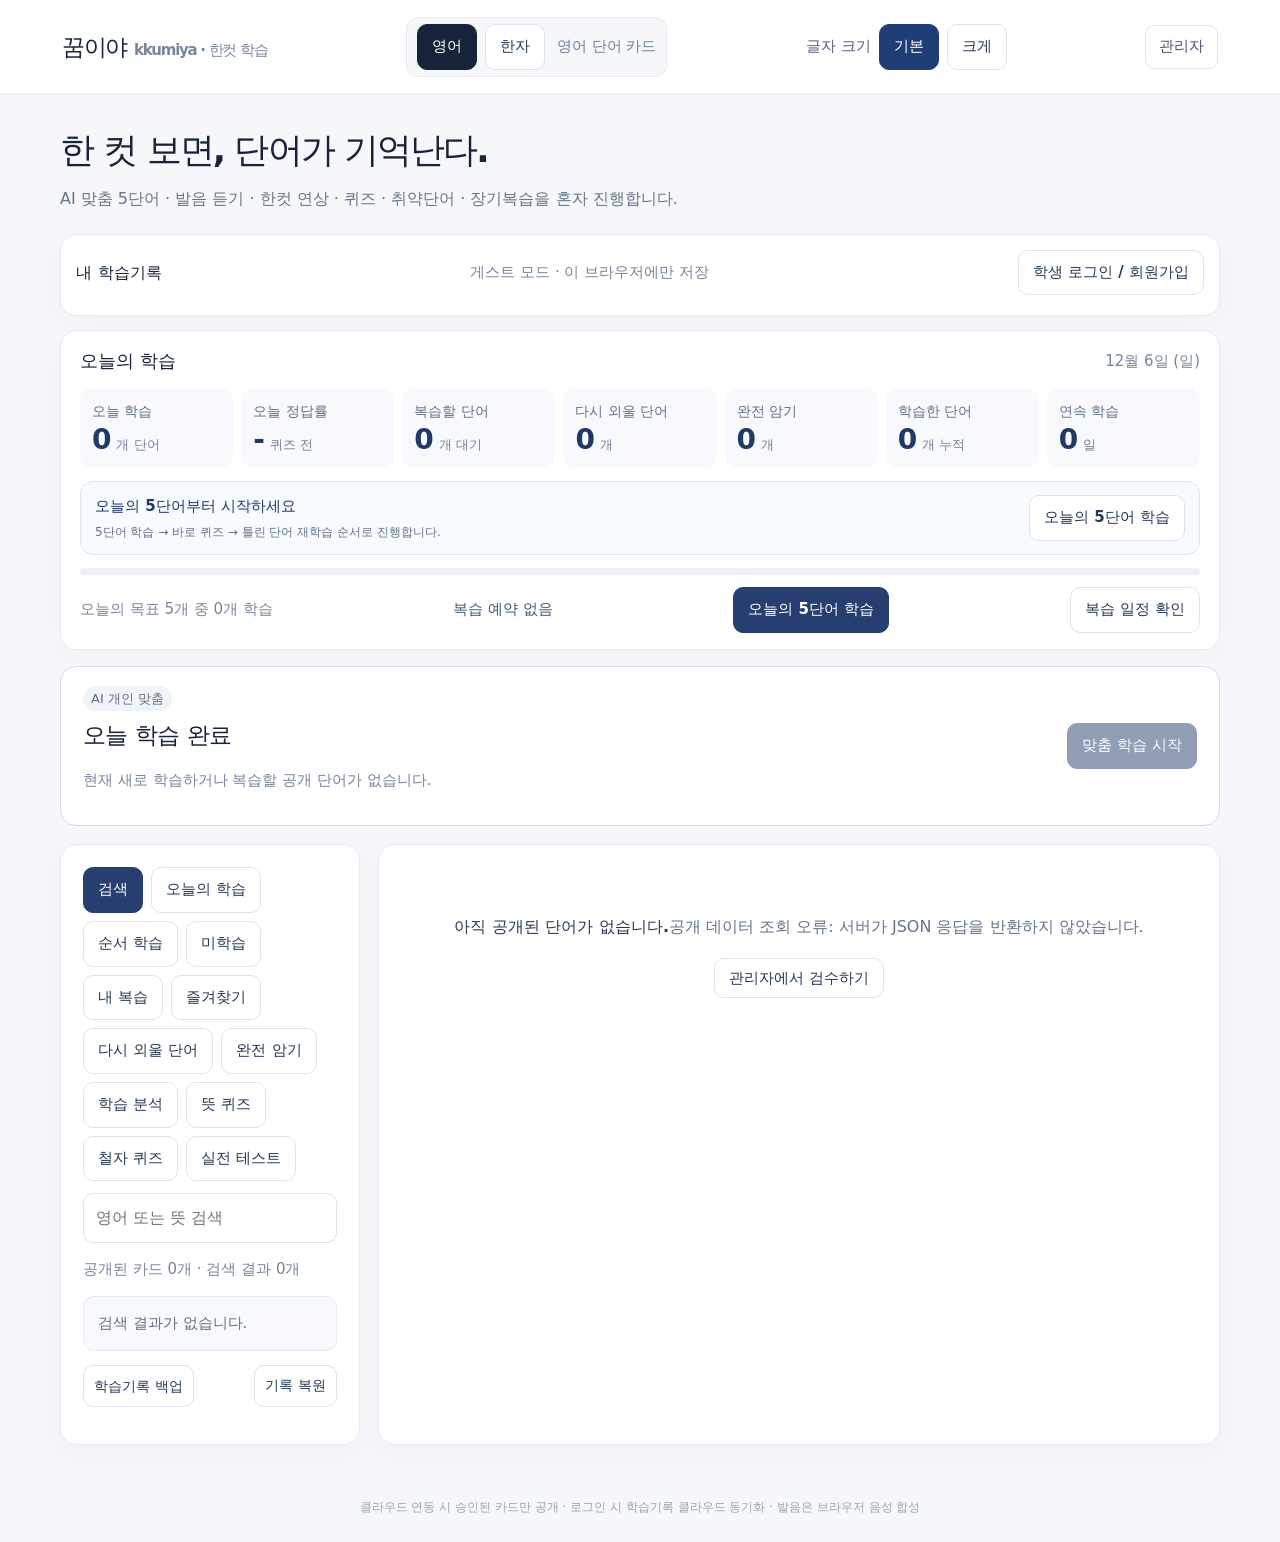
==== commit 32b47f6d: "oneCut kkumiya deploy" ====
--- a/index.html
+++ b/index.html
@@ -1,4 +1,4 @@
-<!doctype html><html lang="ko"><head><meta charset="utf-8"><meta name="viewport" content="width=device-width,initial-scale=1"><title>한컷영단어 · 학생용 v5.1.3</title><link rel="stylesheet" href="style.css?v=5.2.0"><script>try{if(localStorage.getItem('onecut_font_size')==='large')document.documentElement.classList.add('font-large-preload')}catch(e){}</script></head><body class="student-view"><header><div class="top"><div class="logo">한<em>컷</em>영단어</div><div class="readability-controls" aria-label="글자 크기 설정"><span class="readability-label">글자 크기</span><button class="btn" data-font-size="normal" type="button" aria-pressed="true">기본</button><button class="btn" data-font-size="large" type="button" aria-pressed="false">크게</button></div><nav><a href="admin.html">관리자</a></nav></div></header><main><h1>한 컷 보면, 단어가 기억난다.</h1><p class="sub">AI 맞춤 5단어 · 발음 듣기 · 한컷 연상 · 퀴즈 · 취약단어 · 장기복습을 혼자 진행합니다.</p><section class="panel" id="studentAuthPanel" style="margin:0 0 14px;padding:15px">
+<!doctype html><html lang="ko"><head><meta charset="utf-8"><meta name="viewport" content="width=device-width,initial-scale=1"><title>한컷영단어 · 학생용 v5.1.3</title><link rel="stylesheet" href="style.css?v=5.2.0"><script>try{if(localStorage.getItem('onecut_font_size')==='large')document.documentElement.classList.add('font-large-preload')}catch(e){}</script></head><body class="student-view"><header><div class="top"><div class="logo">꿈이야 <span class="small">kkumiya · 한컷 학습</span></div><div class="module-tabs" aria-label="학습 모듈"><button class="btn primary" data-module="english" type="button">영어</button><button class="btn" data-module="hanja" type="button">한자</button><span class="small" id="moduleNote">영어 단어 카드</span></div><div class="readability-controls" aria-label="글자 크기 설정"><span class="readability-label">글자 크기</span><button class="btn" data-font-size="normal" type="button" aria-pressed="true">기본</button><button class="btn" data-font-size="large" type="button" aria-pressed="false">크게</button></div><nav><a href="admin.html">관리자</a></nav></div></header><main><h1>한 컷 보면, 단어가 기억난다.</h1><p class="sub">AI 맞춤 5단어 · 발음 듣기 · 한컷 연상 · 퀴즈 · 취약단어 · 장기복습을 혼자 진행합니다.</p><section class="panel" id="studentAuthPanel" style="margin:0 0 14px;padding:15px">
  <div class="row" style="flex-wrap:wrap;gap:8px;align-items:center">
  <strong>내 학습기록</strong><span class="small" id="studentAuthState">게스트 모드 · 이 브라우저에만 저장</span>
  <button class="btn" id="studentLoginToggle" type="button">학생 로그인 / 회원가입</button>
@@ -27,11 +27,14 @@
  <div class="achievement-callout" id="achievementCallout"><div><strong id="achievementTitle">오늘의 학습을 시작해 보세요</strong><p id="achievementText">5단어 학습 후 바로 퀴즈로 기억을 확인합니다.</p></div><button class="btn" type="button" id="achievementAction">추천 학습 시작</button></div>
  <div class="daily-goal-track" role="progressbar" aria-label="오늘 단어 5개 학습 목표" aria-valuemin="0" aria-valuemax="5" aria-valuenow="0" id="dailyGoalTrack"><div id="dailyGoalFill"></div></div><div class="daily-summary-actions"><span id="dailyGoalText" class="small" role="status" aria-live="polite"></span><span id="dailyNextReview" class="small" aria-live="polite"></span><button class="btn primary" type="button" id="startDailySession">오늘의 5단어 학습</button><button class="btn" type="button" id="startTodayReview">오늘 복습 시작</button></div>
  </section><section id="personalPlan" class="assigned-learning"><div><span class="tag">AI 개인 맞춤</span><h2 id="personalPlanTitle">오늘의 맞춤 5단어</h2><p id="personalPlanMeta" class="small">취약·복습·신규 단어를 현재 학습상태에 맞게 자동 조합합니다.</p></div><button class="btn primary" type="button" id="startPersonalPlan">맞춤 학습 시작</button></section><section id="assignedLearning" class="assigned-learning" hidden aria-hidden="true"><div><h2 id="assignedTitle"></h2><p id="assignedMeta"></p></div><button id="startAssigned" type="button"></button></section><div class="grid"><aside class="panel side"><div class="controls" style="margin-bottom:12px"><button class="btn primary" data-tab="search">검색</button><button class="btn" data-tab="daily">오늘의 학습</button><button class="btn" data-tab="course">순서 학습</button><button class="btn" data-tab="unlearned">미학습</button><button class="btn" data-tab="review">내 복습</button><button class="btn" data-tab="favorites">즐겨찾기</button><button class="btn" data-tab="weak">다시 외울 단어</button><button class="btn" data-tab="mastered">완전 암기</button><button class="btn" data-tab="stats">학습 분석</button><button class="btn" data-tab="meaning-quiz">뜻 퀴즈</button><button class="btn" data-tab="spelling-quiz">철자 퀴즈</button><button class="btn" data-tab="exam">실전 테스트</button></div><div id="searchArea"><input type="search" id="q" placeholder="영어 또는 뜻 검색" aria-label="영어 단어 또는 뜻 검색"><p class="small" id="count"></p><div class="list" id="list"></div><div class="row student-tools"><button class="btn" id="exportProgress">학습기록 백업</button><label class="btn" for="importProgress">기록 복원</label><input type="file" id="importProgress" accept=".json,application/json" hidden></div><p class="small" id="progressMsg" aria-live="polite"></p></div></aside><section class="panel" id="content"></section></div></main><div class="footer">클라우드 연동 시 승인된 카드만 공개 · 로그인 시 학습기록 클라우드 동기화 · 발음은 브라우저 음성 합성</div><script src="shared.js?v=5.2.0"></script><script src="cloud.js?v=5.2.0"></script><script src="student-cloud.js?v=5.2.0"></script><script>
-'use strict';const api=OneCut,$=id=>document.getElementById(id),PROGRESS='onecut_integrated_v2_progress';let cards=[],idx=0,tab='search',reveal=false,progress={},reviewId=null,studyOrder=[],quiz=null,dailySession=null,examState=null;try{progress=JSON.parse(localStorage.getItem(PROGRESS))||{}}catch{}const e=api.escape;
+'use strict';const api=OneCut,$=id=>document.getElementById(id),PROGRESS='onecut_integrated_v2_progress';let cards=[],allCards=[],idx=0,tab='search',module='english',reveal=false,progress={},reviewId=null,studyOrder=[],quiz=null,dailySession=null,examState=null;try{progress=JSON.parse(localStorage.getItem(PROGRESS))||{}}catch{}const e=api.escape;
+function applyModule(){cards=allCards.filter(c=>String(c.module||'english')===module);idx=0;}
+function setModule(m){module=m;try{localStorage.setItem('onecut_module',m)}catch{}applyModule();document.querySelectorAll('[data-module]').forEach(b=>b.classList.toggle('primary',b.dataset.module===m));$('moduleNote').textContent=m==='english'?'영어 단어 카드':'한자 카드';stopSpeech();render();}
 async function sync(){stopSpeech();const prev=cards[idx]?.id;
- try{let st=await OneCutCloud.status();cards=st.configured?await OneCutCloud.published():api.published();}
- catch(err){cards=[];window.onecutSyncError=err.message;console.warn('공개 카드 조회 실패:',err.message);}
- idx=Math.max(0,cards.findIndex(c=>c.id===prev));studyOrder=cards.map((_,i)=>i);if(quiz&&!quiz.questionIds.every(id=>cards.some(c=>c.id===id)))quiz=null;if(dailySession&&!dailySession.ids.every(id=>cards.some(c=>c.id===id)))dailySession=null;render()}
+ try{let st=await OneCutCloud.status();allCards=st.configured?await OneCutCloud.published():api.published();}
+ catch(err){allCards=[];window.onecutSyncError=err.message;console.warn('공개 카드 조회 실패:',err.message);}
+ try{module=localStorage.getItem('onecut_module')||'english'}catch{}
+ applyModule();idx=Math.max(0,cards.findIndex(c=>c.id===prev));studyOrder=cards.map((_,i)=>i);if(quiz&&!quiz.questionIds.every(id=>cards.some(c=>c.id===id)))quiz=null;if(dailySession&&!dailySession.ids.every(id=>cards.some(c=>c.id===id)))dailySession=null;render()}
 let studentEmail='',studentUserId='',saving=false,pendingSave=false,assignments=[],activeAssignment=null;
 // Keep guest and signed-in students' local progress completely separate.
 // Never silently merge a guest's or a different student's history into the current account.
@@ -354,7 +357,7 @@
  const content=$('content');content.prepend(summary);
  $('nextUnstudied').onclick=()=>{const next=cards.findIndex((c,i)=>i>idx&&!progress[c.id]?.attempts);const fallback=cards.findIndex(c=>!progress[c.id]?.attempts);stopSpeech();idx=next>=0?next:fallback>=0?fallback:Math.min(idx+1,cards.length-1);renderCourse()};
 }
-function renderCard(){if(!cards.length){$('content').innerHTML=`<div class="blank"><strong>아직 공개된 단어가 없습니다.</strong>${e(window.onecutSyncError?'공개 데이터 조회 오류: '+window.onecutSyncError:'관리자가 승인 및 공개한 단어가 나타납니다.')}<div style="margin-top:20px"><a class="btn" href="admin.html" style="text-decoration:none">관리자에서 검수하기</a></div></div>`;return}const c=cards[idx],p=progress[c.id]||{},mState=memoryState(c);$('content').innerHTML=`<div class="row"><span class="tag published">검수 승인 · 공개 카드</span><span class="tag memory-${mState}">${e(masteryLabel(c))}</span><span class="small">${idx+1} / ${cards.length}</span></div><div class="row" style="justify-content:flex-end;margin-top:13px"><span class="small">${e(c.pos)} · 카드 글자는 별도 데이터로 자동 표시</span><button class="btn" id="speakWord" type="button">발음 듣기</button><button class="btn audio-icon-btn" id="repeatWord" type="button" title="단어 발음을 계속 반복" aria-label="단어 발음 무한 반복" aria-pressed="false">∞</button><button class="btn audio-icon-btn" id="stopWord" type="button" title="단어 발음 정지" aria-label="단어 발음 정지">■</button><button class="btn bookmark ${p.favorite?'active':''}" id="favoriteBtn" aria-pressed="${!!p.favorite}">${p.favorite?'★ 즐겨찾기 해제':'☆ 즐겨찾기'}</button></div>${api.cardMarkup(c)}<div class="divider"></div><h3>예문 <button class="btn" id="speakExample" type="button" style="margin-left:8px">예문 듣기</button><button class="btn audio-icon-btn" id="repeatExample" type="button" title="예문을 계속 반복" aria-label="예문 무한 반복" aria-pressed="false">∞</button><button class="btn audio-icon-btn" id="stopExample" type="button" title="예문 정지" aria-label="예문 정지">■</button></h3><p>${e(c.example)}</p><p class="muted">${e(c.translation)}</p><div class="divider"></div><div class="controls"><button class="btn" data-memory="again">모름</button><button class="btn" data-memory="hard">헷갈림</button><button class="btn" data-memory="good">기억함</button><button class="btn primary" data-memory="easy">매우 잘 기억</button></div><p class="small">${p.updated?'마지막 학습: '+new Date(p.updated).toLocaleString('ko-KR')+' · '+(p.attempts||0)+'회':'아직 학습 기록 없음'}${p.attempts?'<span class="review-next-time">다음 복습: '+e(formatReviewTime(p))+'</span>':''}</p><div class="row"><button class="btn" id="prev" ${idx===0?'disabled':''}>이전</button><button class="btn" id="next" ${idx===cards.length-1?'disabled':''}>다음</button></div>`;
+function renderCard(){if(!cards.length){$('content').innerHTML=module==='hanja'?`<div class="blank"><strong>한자 카드는 준비 중입니다.</strong>한컷 한자 모듈을 추가하면 이 탭에서 바로 학습할 수 있습니다. 지금은 영어 탭을 이용해 주세요.</div>`:`<div class="blank"><strong>아직 공개된 단어가 없습니다.</strong>${e(window.onecutSyncError?'공개 데이터 조회 오류: '+window.onecutSyncError:'관리자가 승인 및 공개한 단어가 나타납니다.')}<div style="margin-top:20px"><a class="btn" href="admin.html" style="text-decoration:none">관리자에서 검수하기</a></div></div>`;return}const c=cards[idx],p=progress[c.id]||{},mState=memoryState(c);$('content').innerHTML=`<div class="row"><span class="tag published">검수 승인 · 공개 카드</span><span class="tag memory-${mState}">${e(masteryLabel(c))}</span><span class="small">${idx+1} / ${cards.length}</span></div><div class="row" style="justify-content:flex-end;margin-top:13px"><span class="small">${e(c.pos)} · 카드 글자는 별도 데이터로 자동 표시</span><button class="btn" id="speakWord" type="button">발음 듣기</button><button class="btn audio-icon-btn" id="repeatWord" type="button" title="단어 발음을 계속 반복" aria-label="단어 발음 무한 반복" aria-pressed="false">∞</button><button class="btn audio-icon-btn" id="stopWord" type="button" title="단어 발음 정지" aria-label="단어 발음 정지">■</button><button class="btn bookmark ${p.favorite?'active':''}" id="favoriteBtn" aria-pressed="${!!p.favorite}">${p.favorite?'★ 즐겨찾기 해제':'☆ 즐겨찾기'}</button></div>${api.cardMarkup(c)}<div class="divider"></div><h3>예문 <button class="btn" id="speakExample" type="button" style="margin-left:8px">예문 듣기</button><button class="btn audio-icon-btn" id="repeatExample" type="button" title="예문을 계속 반복" aria-label="예문 무한 반복" aria-pressed="false">∞</button><button class="btn audio-icon-btn" id="stopExample" type="button" title="예문 정지" aria-label="예문 정지">■</button></h3><p>${e(c.example)}</p><p class="muted">${e(c.translation)}</p><div class="divider"></div><div class="controls"><button class="btn" data-memory="again">모름</button><button class="btn" data-memory="hard">헷갈림</button><button class="btn" data-memory="good">기억함</button><button class="btn primary" data-memory="easy">매우 잘 기억</button></div><p class="small">${p.updated?'마지막 학습: '+new Date(p.updated).toLocaleString('ko-KR')+' · '+(p.attempts||0)+'회':'아직 학습 기록 없음'}${p.attempts?'<span class="review-next-time">다음 복습: '+e(formatReviewTime(p))+'</span>':''}</p><div class="row"><button class="btn" id="prev" ${idx===0?'disabled':''}>이전</button><button class="btn" id="next" ${idx===cards.length-1?'disabled':''}>다음</button></div>`;
 updateSpeechButtons();$('favoriteBtn').onclick=()=>{const p=progress[c.id]||{attempts:0};p.favorite=!p.favorite;progress[c.id]=p;saveProgress();render();};$('speakWord').onclick=()=>playSpeech(c.word,'word',false);$('repeatWord').onclick=()=>toggleRepeat(c.word,'word');$('stopWord').onclick=stopSpeech;$('speakExample').onclick=()=>playSpeech(c.example,'example',false);$('repeatExample').onclick=()=>toggleRepeat(c.example,'example');$('stopExample').onclick=stopSpeech;$('prev').onclick=()=>{stopSpeech();idx--;render()};$('next').onclick=()=>{stopSpeech();idx++;render()};document.querySelectorAll('[data-memory]').forEach(b=>b.onclick=()=>record(c.id,b.dataset.memory))}
 // 한 번 듣기 / 무한 반복 / 정지: 음성은 카드 이동 시 자동 중지됩니다.
 let speechSession=0, speechMode='', speechRepeat=false, speechCardId='';
@@ -434,7 +437,7 @@
 function renderReview(){const now=Date.now(),due=cards.filter(c=>isReviewDue(c,now)),all=cards.filter(c=>progress[c.id]);const c=due.find(item=>item.id===reviewId)||due[0];reviewId=c?.id||null;$('content').innerHTML=`<h2>내 복습</h2><p class="sub">공개 카드 중 학습 이력 ${all.length}개 · 현재 복습 대상 ${due.length}개</p>${c?`<div class="blank"><strong style="font-size:35px">${e(c.word)}</strong><p>이 단어의 뜻을 떠올려 보세요.</p><div style="margin:18px">${reveal?`<div class="bubble"><b>${e(c.meaning)}</b><p>${e(c.mnemonic)}</p></div>`:`<button class="btn primary" id="reveal">정답 확인</button>`}</div><div class="controls" style="justify-content:center">${reveal?['again','hard','good','easy'].map((v,i)=>`<button class="btn ${i===3?'primary':''}" data-answer="${v}">${['모름','헷갈림','기억함','매우 잘 기억'][i]}</button>`).join(''):''}</div></div>`:'<div class="blank"><strong>지금 복습할 단어가 없습니다.</strong>복습 예정 시간이 되면 이곳에 자동으로 표시됩니다. 모름은 10분 뒤부터 다시 보고, 기억이 안정될수록 복습 간격이 3일·7일·30일 이상으로 늘어납니다.</div>${reviewScheduleSummary()}'}`;if(c){if(!reveal)$('reveal').onclick=()=>{reveal=true;renderReview()};else document.querySelectorAll('[data-answer]').forEach(b=>b.onclick=()=>{record(c.id,b.dataset.answer);reveal=false;reviewId=null;renderReview()})}}
 $('exportProgress').onclick=()=>{const payload={app:'onecut-v3.4-progress',exported_at:new Date().toISOString(),progress};const blob=new Blob([JSON.stringify(payload,null,2)],{type:'application/json'});const url=URL.createObjectURL(blob);const a=document.createElement('a');a.href=url;a.download='한컷영단어_학습기록_'+new Date().toISOString().slice(0,10)+'.json';a.click();setTimeout(()=>URL.revokeObjectURL(url),1000)};
 $('importProgress').onchange=async event=>{const file=event.target.files?.[0];if(!file)return;try{if(file.size>1_000_000)throw Error('파일 용량이 너무 큽니다.');const data=JSON.parse(await file.text());if(data.app!=='onecut-v3.4-progress'||!data.progress||typeof data.progress!=='object'||Array.isArray(data.progress))throw Error('한컷영단어 v3.4 학습기록 파일이 아닙니다.');const allowed=new Set(['again','hard','good','easy']);let count=0;const merged={...progress};for(const [id,p] of Object.entries(data.progress)){if(!/^[a-zA-Z0-9_-]{1,90}$/.test(id)||!p||typeof p!=='object'||!Number.isInteger(p.attempts)||p.attempts<0||p.attempts>100000||!allowed.has(p.value||'again'))continue;merged[id]={attempts:p.attempts,value:p.value||'again',updated:String(p.updated||''),nextReview:String(p.nextReview||''),favorite:!!p.favorite,successStreak:Math.max(0,Number(p.successStreak)||0),lapses:Math.max(0,Number(p.lapses)||0),intervalDays:Math.max(0,Number(p.intervalDays)||0),mastered:p.mastered===true,history:Array.isArray(p.history)?p.history.filter(h=>h&&typeof h.at==='string'&&['again','hard','good','easy'].includes(h.result)).slice(-120):[]};count++;}if(!count)throw Error('복원할 학습기록이 없습니다.');if(!confirm(`기존 학습기록에 ${count}건을 병합할까요? 동일 단어는 가져온 기록으로 바뀝니다.`))return;progress=merged;saveProgress();$('progressMsg').textContent=`${count}건의 기록을 복원했습니다.`;render()}catch(ex){$('progressMsg').textContent='복원 실패: '+ex.message}event.target.value='';};
-$('q').oninput=renderList;$('list').onclick=ev=>{let b=ev.target.closest('[data-open]');if(b){stopSpeech();idx=Number(b.dataset.open);render()}};document.querySelectorAll('[data-tab]').forEach(b=>b.onclick=()=>{stopSpeech();const next=b.dataset.tab;if(next.endsWith('-quiz')&&tab!==next)quiz=null;tab=next;reveal=false;render()});// Keep due counts current while the page remains open; do not interrupt an answer reveal.
+$('q').oninput=renderList;$('list').onclick=ev=>{let b=ev.target.closest('[data-open]');if(b){stopSpeech();idx=Number(b.dataset.open);render()}};document.querySelectorAll('[data-tab]').forEach(b=>b.onclick=()=>{stopSpeech();const next=b.dataset.tab;if(next.endsWith('-quiz')&&tab!==next)quiz=null;tab=next;reveal=false;render()});document.querySelectorAll('[data-module]').forEach(b=>b.onclick=()=>setModule(b.dataset.module));// Keep due counts current while the page remains open; do not interrupt an answer reveal.
 $('startAssigned').onclick=startAssignedSession;initPasswordRecovery();refreshPersonalPlan();
 setInterval(()=>{if(document.visibilityState==='hidden')return;updateDailySummary();if(tab==='review'&&!reveal)renderReview();},60_000);
 // Optional keyboard controls for hands-free daily recall (never intercept typed input).
--- a/style.css
+++ b/style.css
@@ -11,6 +11,10 @@
 .onecut-phon{font-size:15px;font-weight:650;color:#293751;margin:9px 0 14px}.onecut-hangul{border-left:1px solid #bcc6d6;margin-left:12px;padding-left:12px}
 .onecut-meaning{display:table;max-width:100%;margin:0 auto 15px;background:#ffe36e;border:1px solid #ebcd4c;border-radius:24px;padding:9px 18px;font-size:17px;font-weight:850;color:#172338}
 .onecut-scene{border:1px solid #eef0f4;border-radius:13px;overflow:hidden;background:#fff;min-height:180px;display:grid;place-items:center}
+.module-tabs{display:flex;gap:8px;align-items:center;padding:6px 10px;background:#f6f7fa;border:1px solid #e6e9ee;border-radius:12px}
+.module-tabs .small{color:#708097;margin-left:4px;white-space:nowrap}
+.module-tabs button.active,.module-tabs button.primary{background:#172338;color:#fff;border-color:#172338}
+@media(max-width:720px){.module-tabs{padding:4px 6px}.module-tabs .small{display:none}}
 .onecut-scene img{width:100%;aspect-ratio: 1.65;object-fit:contain;display:block}
 .onecut-placeholder{padding:55px 20px;color:#78869b;font-size:14px}.onecut-placeholder small{display:block;margin-top:9px}
 .onecut-mnemonic{margin:13px auto 0;border-radius:18px;background:#fff0f0;padding:13px 16px;font-size:17px;font-weight:800;line-height:1.6;color:#172338;white-space:pre-wrap}
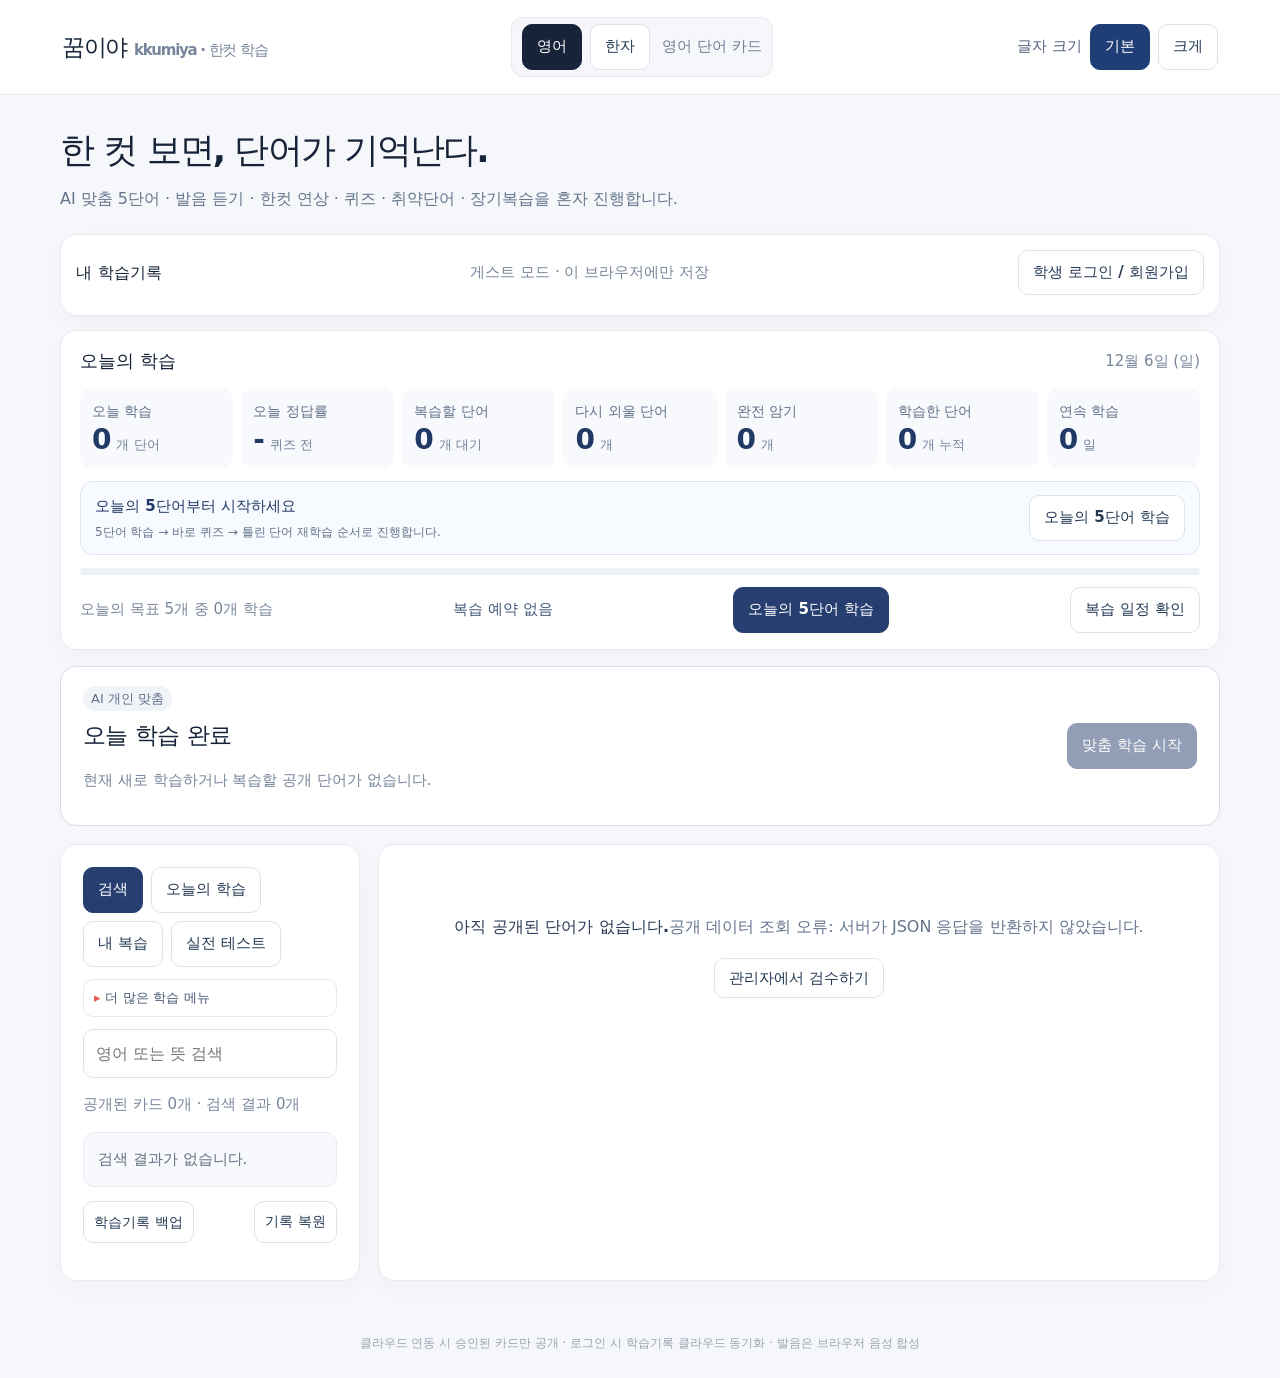
==== commit d7115082: "student UI refresh, admin link gating, exam wrong-answer speech" ====
--- a/index.html
+++ b/index.html
@@ -1,4 +1,4 @@
-<!doctype html><html lang="ko"><head><meta charset="utf-8"><meta name="viewport" content="width=device-width,initial-scale=1"><title>한컷영단어 · 학생용 v5.1.3</title><link rel="stylesheet" href="style.css?v=5.2.0"><script>try{if(localStorage.getItem('onecut_font_size')==='large')document.documentElement.classList.add('font-large-preload')}catch(e){}</script></head><body class="student-view"><header><div class="top"><div class="logo">꿈이야 <span class="small">kkumiya · 한컷 학습</span></div><div class="module-tabs" aria-label="학습 모듈"><button class="btn primary" data-module="english" type="button">영어</button><button class="btn" data-module="hanja" type="button">한자</button><span class="small" id="moduleNote">영어 단어 카드</span></div><div class="readability-controls" aria-label="글자 크기 설정"><span class="readability-label">글자 크기</span><button class="btn" data-font-size="normal" type="button" aria-pressed="true">기본</button><button class="btn" data-font-size="large" type="button" aria-pressed="false">크게</button></div><nav><a href="admin.html">관리자</a></nav></div></header><main><h1>한 컷 보면, 단어가 기억난다.</h1><p class="sub">AI 맞춤 5단어 · 발음 듣기 · 한컷 연상 · 퀴즈 · 취약단어 · 장기복습을 혼자 진행합니다.</p><section class="panel" id="studentAuthPanel" style="margin:0 0 14px;padding:15px">
+<!doctype html><html lang="ko"><head><meta charset="utf-8"><meta name="viewport" content="width=device-width,initial-scale=1"><title>꿈이야 · 한컷 학습</title><link rel="manifest" href="/site.webmanifest"><meta name="theme-color" content="#172338"><meta name="apple-mobile-web-app-capable" content="yes"><meta name="apple-mobile-web-app-status-bar-style" content="default"><link rel="apple-touch-icon" href="/assets/icon-192.png"><link rel="icon" href="/assets/icon-192.png"><link rel="stylesheet" href="style.css?v=5.2.0"><script>try{if(localStorage.getItem('onecut_font_size')==='large')document.documentElement.classList.add('font-large-preload')}catch(e){}</script></head><body class="student-view"><header><div class="top"><div class="logo">꿈이야 <span class="small">kkumiya · 한컷 학습</span></div><div class="module-tabs" aria-label="학습 모듈"><button class="btn primary" data-module="english" type="button">영어</button><button class="btn" data-module="hanja" type="button">한자</button><span class="small" id="moduleNote">영어 단어 카드</span></div><div class="readability-controls" aria-label="글자 크기 설정"><span class="readability-label">글자 크기</span><button class="btn" data-font-size="normal" type="button" aria-pressed="true">기본</button><button class="btn" data-font-size="large" type="button" aria-pressed="false">크게</button></div><nav id="adminNav" hidden><a href="admin.html">관리자</a></nav></div></header><main><h1>한 컷 보면, 단어가 기억난다.</h1><p class="sub">AI 맞춤 5단어 · 발음 듣기 · 한컷 연상 · 퀴즈 · 취약단어 · 장기복습을 혼자 진행합니다.</p><section class="panel" id="studentAuthPanel" style="margin:0 0 14px;padding:15px">
  <div class="row" style="flex-wrap:wrap;gap:8px;align-items:center">
  <strong>내 학습기록</strong><span class="small" id="studentAuthState">게스트 모드 · 이 브라우저에만 저장</span>
  <button class="btn" id="studentLoginToggle" type="button">학생 로그인 / 회원가입</button>
@@ -26,7 +26,8 @@
  </div>
  <div class="achievement-callout" id="achievementCallout"><div><strong id="achievementTitle">오늘의 학습을 시작해 보세요</strong><p id="achievementText">5단어 학습 후 바로 퀴즈로 기억을 확인합니다.</p></div><button class="btn" type="button" id="achievementAction">추천 학습 시작</button></div>
  <div class="daily-goal-track" role="progressbar" aria-label="오늘 단어 5개 학습 목표" aria-valuemin="0" aria-valuemax="5" aria-valuenow="0" id="dailyGoalTrack"><div id="dailyGoalFill"></div></div><div class="daily-summary-actions"><span id="dailyGoalText" class="small" role="status" aria-live="polite"></span><span id="dailyNextReview" class="small" aria-live="polite"></span><button class="btn primary" type="button" id="startDailySession">오늘의 5단어 학습</button><button class="btn" type="button" id="startTodayReview">오늘 복습 시작</button></div>
- </section><section id="personalPlan" class="assigned-learning"><div><span class="tag">AI 개인 맞춤</span><h2 id="personalPlanTitle">오늘의 맞춤 5단어</h2><p id="personalPlanMeta" class="small">취약·복습·신규 단어를 현재 학습상태에 맞게 자동 조합합니다.</p></div><button class="btn primary" type="button" id="startPersonalPlan">맞춤 학습 시작</button></section><section id="assignedLearning" class="assigned-learning" hidden aria-hidden="true"><div><h2 id="assignedTitle"></h2><p id="assignedMeta"></p></div><button id="startAssigned" type="button"></button></section><div class="grid"><aside class="panel side"><div class="controls" style="margin-bottom:12px"><button class="btn primary" data-tab="search">검색</button><button class="btn" data-tab="daily">오늘의 학습</button><button class="btn" data-tab="course">순서 학습</button><button class="btn" data-tab="unlearned">미학습</button><button class="btn" data-tab="review">내 복습</button><button class="btn" data-tab="favorites">즐겨찾기</button><button class="btn" data-tab="weak">다시 외울 단어</button><button class="btn" data-tab="mastered">완전 암기</button><button class="btn" data-tab="stats">학습 분석</button><button class="btn" data-tab="meaning-quiz">뜻 퀴즈</button><button class="btn" data-tab="spelling-quiz">철자 퀴즈</button><button class="btn" data-tab="exam">실전 테스트</button></div><div id="searchArea"><input type="search" id="q" placeholder="영어 또는 뜻 검색" aria-label="영어 단어 또는 뜻 검색"><p class="small" id="count"></p><div class="list" id="list"></div><div class="row student-tools"><button class="btn" id="exportProgress">학습기록 백업</button><label class="btn" for="importProgress">기록 복원</label><input type="file" id="importProgress" accept=".json,application/json" hidden></div><p class="small" id="progressMsg" aria-live="polite"></p></div></aside><section class="panel" id="content"></section></div></main><div class="footer">클라우드 연동 시 승인된 카드만 공개 · 로그인 시 학습기록 클라우드 동기화 · 발음은 브라우저 음성 합성</div><script src="shared.js?v=5.2.0"></script><script src="cloud.js?v=5.2.0"></script><script src="student-cloud.js?v=5.2.0"></script><script>
+ </section><section id="personalPlan" class="assigned-learning"><div><span class="tag">AI 개인 맞춤</span><h2 id="personalPlanTitle">오늘의 맞춤 5단어</h2><p id="personalPlanMeta" class="small">취약·복습·신규 단어를 현재 학습상태에 맞게 자동 조합합니다.</p></div><button class="btn primary" type="button" id="startPersonalPlan">맞춤 학습 시작</button></section><section id="assignedLearning" class="assigned-learning" hidden aria-hidden="true"><div><h2 id="assignedTitle"></h2><p id="assignedMeta"></p></div><button id="startAssigned" type="button"></button></section><div class="grid"><aside class="panel side"><div class="controls main-tabs" style="margin-bottom:12px"><button class="btn primary" data-tab="search">검색</button><button class="btn" data-tab="daily">오늘의 학습</button><button class="btn" data-tab="review">내 복습</button><button class="btn" data-tab="exam">실전 테스트</button></div>
+<details class="more-tabs"><summary>더 많은 학습 메뉴</summary><div class="controls" style="margin-top:10px"><button class="btn" data-tab="course">순서 학습</button><button class="btn" data-tab="unlearned">미학습</button><button class="btn" data-tab="favorites">즐겨찾기</button><button class="btn" data-tab="weak">다시 외울 단어</button><button class="btn" data-tab="mastered">완전 암기</button><button class="btn" data-tab="stats">학습 분석</button><button class="btn" data-tab="meaning-quiz">뜻 퀴즈</button><button class="btn" data-tab="spelling-quiz">철자 퀴즈</button></div></details><div id="searchArea"><input type="search" id="q" placeholder="영어 또는 뜻 검색" aria-label="영어 단어 또는 뜻 검색"><p class="small" id="count"></p><div class="list" id="list"></div><div class="row student-tools"><button class="btn" id="exportProgress">학습기록 백업</button><label class="btn" for="importProgress">기록 복원</label><input type="file" id="importProgress" accept=".json,application/json" hidden></div><p class="small" id="progressMsg" aria-live="polite"></p></div></aside><section class="panel" id="content"></section></div></main><div class="footer">클라우드 연동 시 승인된 카드만 공개 · 로그인 시 학습기록 클라우드 동기화 · 발음은 브라우저 음성 합성</div><script src="shared.js?v=5.2.0"></script><script src="cloud.js?v=5.2.0"></script><script src="student-cloud.js?v=5.2.0"></script><script>
 'use strict';const api=OneCut,$=id=>document.getElementById(id),PROGRESS='onecut_integrated_v2_progress';let cards=[],allCards=[],idx=0,tab='search',module='english',reveal=false,progress={},reviewId=null,studyOrder=[],quiz=null,dailySession=null,examState=null;try{progress=JSON.parse(localStorage.getItem(PROGRESS))||{}}catch{}const e=api.escape;
 function applyModule(){cards=allCards.filter(c=>String(c.module||'english')===module);idx=0;}
 function setModule(m){module=m;try{localStorage.setItem('onecut_module',m)}catch{}applyModule();document.querySelectorAll('[data-module]').forEach(b=>b.classList.toggle('primary',b.dataset.module===m));$('moduleNote').textContent=m==='english'?'영어 단어 카드':'한자 카드';stopSpeech();render();}
@@ -34,6 +35,12 @@
  try{let st=await OneCutCloud.status();allCards=st.configured?await OneCutCloud.published():api.published();}
  catch(err){allCards=[];window.onecutSyncError=err.message;console.warn('공개 카드 조회 실패:',err.message);}
  try{module=localStorage.getItem('onecut_module')||'english'}catch{}
+ try{
+  const adminToken=sessionStorage.getItem('onecut_admin_token');
+  let isAdmin=false;
+  if(adminToken){try{await OneCutCloud.me();isAdmin=true}catch{}}
+  const nav=$('adminNav');if(nav)nav.hidden=!isAdmin;
+ }catch{}
  applyModule();idx=Math.max(0,cards.findIndex(c=>c.id===prev));studyOrder=cards.map((_,i)=>i);if(quiz&&!quiz.questionIds.every(id=>cards.some(c=>c.id===id)))quiz=null;if(dailySession&&!dailySession.ids.every(id=>cards.some(c=>c.id===id)))dailySession=null;render()}
 let studentEmail='',studentUserId='',saving=false,pendingSave=false,assignments=[],activeAssignment=null;
 // Keep guest and signed-in students' local progress completely separate.
@@ -482,6 +489,10 @@
  if(!examState){$('content').innerHTML=`<div class="exam-home"><span class="eyebrow">실전 테스트</span><h2>지금 외운 단어를 실제 시험처럼 확인</h2><p class="small">로그인하면 점수가 관리자 리포트에도 누적됩니다. 틀린 단어는 자동으로 취약 복습 대상이 됩니다.</p><div class="exam-settings"><label>문항 수<select id="examCount"><option value="10">10문항</option><option value="20">20문항</option></select></label><label>유형<select id="examMode"><option value="mixed">혼합</option><option value="meaning">영어 → 뜻</option><option value="spelling">뜻 → 철자</option><option value="listening">듣기 → 뜻</option></select></label><button class="btn primary" id="examStart">테스트 시작</button></div></div>`;$('examStart').onclick=startExam;return}
  if(examState.finished){const score=examState.count?Math.round(examState.correct/examState.count*100):0,wrong=examState.answers.filter(x=>x.result==='wrong').map(x=>cards.find(c=>c.id===x.card_id)).filter(Boolean);$('content').innerHTML=`<div class="exam-result"><span class="eyebrow">테스트 완료</span><h2>${score}점</h2><p>${examState.correct}/${examState.count} 정답</p>${wrong.length?`<div class="student-word-cards">${wrong.map(c=>`<article><b>${e(c.word)}</b><span>${e(c.meaning)}</span><small>취약단어에 자동 반영</small></article>`).join('')}</div>`:'<p class="blank">전부 맞혔습니다.</p>'}<div class="controls"><button class="btn primary" id="examAgain">다시 테스트</button><button class="btn" id="examWeak">틀린 단어 복습</button></div></div>`;$('examAgain').onclick=()=>{examState=null;renderExam()};$('examWeak').onclick=()=>{examState=null;tab='weak';render()};return}
  const c=examCard();if(!c){finishExam();return}const type=examType(),n=examState.cursor+1,answered=examState.answered;let question='';if(type==='spelling')question=`<p class="exam-prompt">뜻을 보고 영어 철자를 입력하세요.</p><h2>${e(c.meaning)}</h2><input id="examSpelling" class="exam-input" autocomplete="off" ${answered?'disabled':''}><button class="btn primary" id="examSubmitSpell" ${answered?'disabled':''}>정답 확인</button>`;else{const listen=type==='listening'?`<button class="btn primary" id="examListen">발음 듣기</button><p class="exam-prompt">소리를 듣고 뜻을 고르세요.</p>`:`<p class="exam-prompt">영어 단어의 뜻을 고르세요.</p><h2>${e(c.word)}</h2>`;question=listen+`<div class="exam-options">${examChoices(c).map(x=>`<button class="btn" data-exam-choice="${e(x)}" ${answered?'disabled':''}>${e(x)}</button>`).join('')}</div>`}
- const feedback=answered?`<div class="exam-feedback ${examState.answers.at(-1)?.result==='correct'?'ok':'bad'}">${examState.answers.at(-1)?.result==='correct'?'정답입니다.':'정답: '+e(type==='spelling'?c.word:c.meaning)}</div><button class="btn primary" id="examNext">${n>=examState.count?'결과 보기':'다음 문제'}</button>`:'';$('content').innerHTML=`<div class="exam-card"><div class="daily-session-top"><b>${n} / ${examState.count}</b><span>${examState.correct} 정답</span></div>${question}${feedback}</div>`;if(type==='listening'&&$('examListen'))$('examListen').onclick=()=>playSpeech(c.word,'word',false);document.querySelectorAll('[data-exam-choice]').forEach(b=>b.onclick=()=>submitExamAnswer(b.dataset.examChoice));if($('examSubmitSpell'))$('examSubmitSpell').onclick=()=>submitExamAnswer($('examSpelling').value);if($('examNext'))$('examNext').onclick=()=>{if(n>=examState.count)finishExam();else{examState.cursor++;examState.answered=false;examState.selected='';renderExam()}}
+ const isWrong=answered&&examState.answers.at(-1)?.result!=='correct';
+ const feedback=answered?`<div class="exam-feedback ${isWrong?'bad':'ok'}">${isWrong?'정답: '+e(type==='spelling'?c.word:c.meaning):'정답입니다.'}</div>${isWrong?`<div class="exam-wrong-help"><div class="row" style="justify-content:flex-start;gap:8px;flex-wrap:wrap"><button class="btn" id="examWrongSpeak">🔊 단어 발음 듣기</button><button class="btn" id="examWrongExampleSpeak">🔊 예문 듣기</button></div><p class="exam-example">${e(c.example||'')}</p><p class="muted">${e(c.translation||'')}</p><p class="small">${e(c.mnemonic||'')}</p></div>`:''}<button class="btn primary" id="examNext">${n>=examState.count?'결과 보기':'다음 문제'}</button>`:'';
+ $('content').innerHTML=`<div class="exam-card"><div class="daily-session-top"><b>${n} / ${examState.count}</b><span>${examState.correct} 정답</span></div>${question}${feedback}</div>`;
+ if(type==='listening'&&$('examListen'))$('examListen').onclick=()=>playSpeech(c.word,'word',false);
+ if(isWrong){if($('examWrongSpeak'))$('examWrongSpeak').onclick=()=>playSpeech(c.word,'word',false);if($('examWrongExampleSpeak')&&c.example)$('examWrongExampleSpeak').onclick=()=>playSpeech(c.example,'example',false);}document.querySelectorAll('[data-exam-choice]').forEach(b=>b.onclick=()=>submitExamAnswer(b.dataset.examChoice));if($('examSubmitSpell'))$('examSubmitSpell').onclick=()=>submitExamAnswer($('examSpelling').value);if($('examNext'))$('examNext').onclick=()=>{if(n>=examState.count)finishExam();else{examState.cursor++;examState.answered=false;examState.selected='';renderExam()}}
 }
 </script></body></html>
--- a/style.css
+++ b/style.css
@@ -12,6 +12,15 @@
 .onecut-meaning{display:table;max-width:100%;margin:0 auto 15px;background:#ffe36e;border:1px solid #ebcd4c;border-radius:24px;padding:9px 18px;font-size:17px;font-weight:850;color:#172338}
 .onecut-scene{border:1px solid #eef0f4;border-radius:13px;overflow:hidden;background:#fff;min-height:180px;display:grid;place-items:center}
 .module-tabs{display:flex;gap:8px;align-items:center;padding:6px 10px;background:#f6f7fa;border:1px solid #e6e9ee;border-radius:12px}
+.exam-wrong-help{margin:12px 0;padding:14px;border-radius:12px;background:#fff7f5;border:1px solid #f5c6be}
+.exam-wrong-help .exam-example{font-size:16px;font-weight:700;margin:10px 0 4px}
+.exam-wrong-help .muted,.exam-wrong-help .small{margin:2px 0}
+.main-tabs{display:flex;gap:8px;flex-wrap:wrap}
+.more-tabs{margin:6px 0 12px;border:1px solid #e6e9ee;border-radius:10px;padding:8px 10px;background:#fff}
+.more-tabs>summary{cursor:pointer;font-size:13px;font-weight:700;color:#465674;list-style:none}
+.more-tabs>summary::-webkit-details-marker{display:none}
+.more-tabs>summary::before{content:'▸ ';color:#e75c54}
+.more-tabs[open]>summary::before{content:'▾ '}
 .module-tabs .small{color:#708097;margin-left:4px;white-space:nowrap}
 .module-tabs button.active,.module-tabs button.primary{background:#172338;color:#fff;border-color:#172338}
 @media(max-width:720px){.module-tabs{padding:4px 6px}.module-tabs .small{display:none}}
